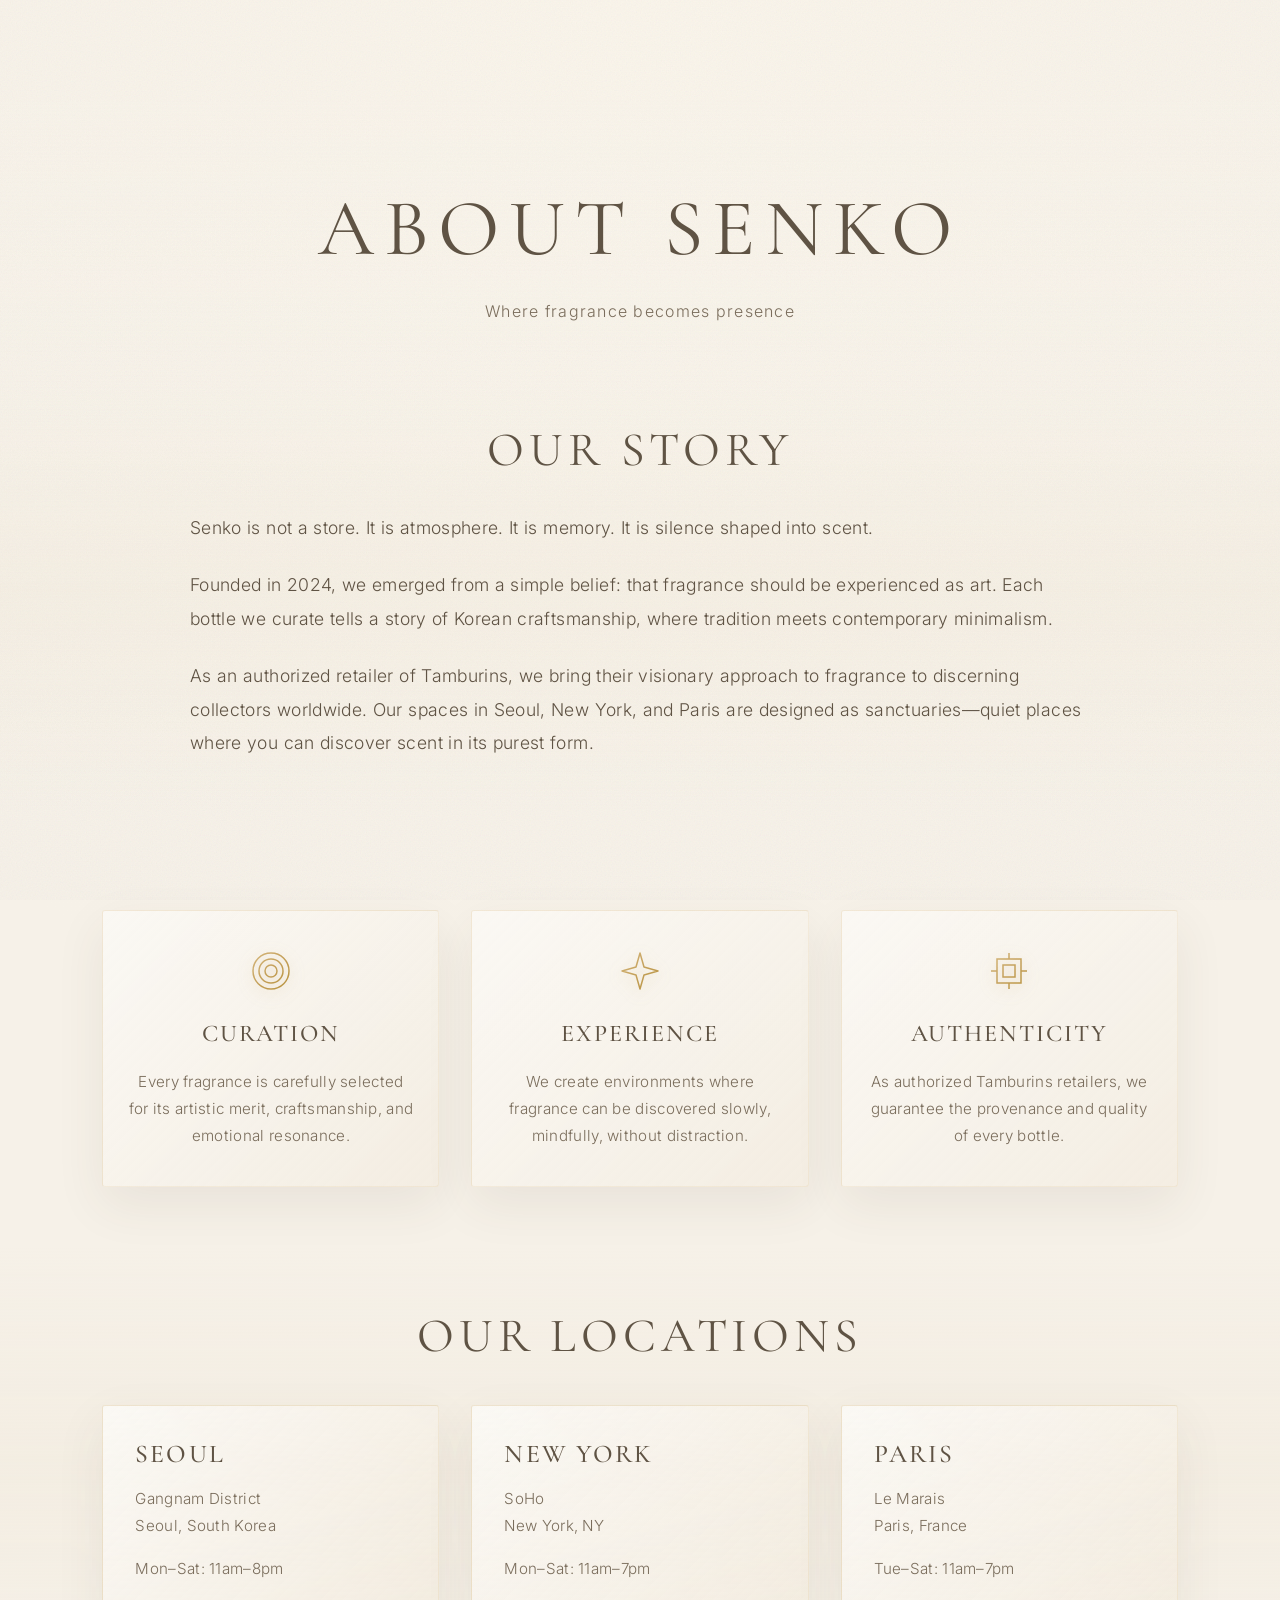
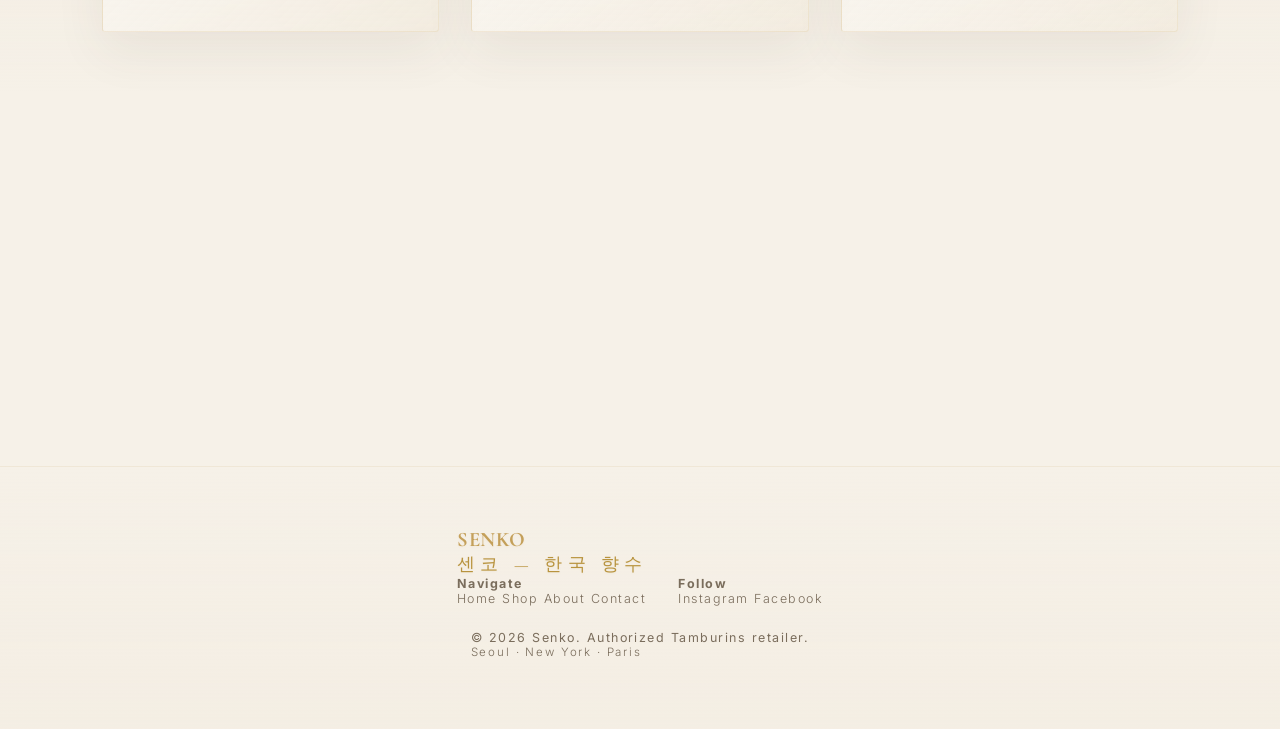
==== about.html @ cd574fd8 "main" ====
<!DOCTYPE html>
<html lang="en">
  <head>
    <meta charset="UTF-8" />
    <meta name="viewport" content="width=device-width, initial-scale=1.0" />
    <title>About — Senko</title>
    <meta
      name="description"
      content="Discover the story behind Senko, authorized retailer of Tamburins Korean fragrances."
    />
    <link rel="preconnect" href="https://fonts.googleapis.com" />
    <link rel="preconnect" href="https://fonts.gstatic.com" crossorigin />
    <link
      href="https://fonts.googleapis.com/css2?family=Cormorant+Garamond:wght@300;400;500;600&family=Inter:wght@200;300;400;500&family=Noto+Sans+KR:wght@300;400&display=swap"
      rel="stylesheet"
    />
    <link rel="stylesheet" href="styles.css" />
    <script defer src="script.js"></script>
  </head>
  <body>
    <div class="texture" aria-hidden="true"></div>
    <header class="site-header visible">
      <div class="nav-logo"><a href="index.html" style="text-decoration: none; color: inherit;">SENKO</a></div>
      <button class="mobile-menu-toggle" aria-label="Toggle menu" aria-expanded="false">
        <span class="hamburger-line"></span>
        <span class="hamburger-line"></span>
        <span class="hamburger-line"></span>
      </button>
      <nav class="nav" aria-label="Primary">
        <a href="index.html">Home</a>
        <a href="shop.html">Shop</a>
        <a href="about.html" class="active">About</a>
        <a href="contact.html">Contact</a>
      </nav>
    </header>
    <div class="mobile-menu-overlay">
      <nav class="mobile-nav" aria-label="Mobile navigation">
        <a href="index.html" class="mobile-nav-link">Home</a>
        <a href="shop.html" class="mobile-nav-link">Shop</a>
        <a href="about.html" class="mobile-nav-link">About</a>
        <a href="contact.html" class="mobile-nav-link">Contact</a>
      </nav>
      <div class="mobile-menu-footer">
        <p class="mobile-menu-tagline">센코 — 한국 향수</p>
      </div>
    </div>

    <main class="page-content">
      <section class="page-hero">
        <div class="page-hero-content">
          <h1 class="page-title">About Senko</h1>
          <p class="page-subtitle">Where fragrance becomes presence</p>
        </div>
      </section>

      <section class="about-intro">
        <div class="about-text-block">
          <h2 class="section-title">Our Story</h2>
          <div class="text-content">
            <p>
              Senko is not a store. It is atmosphere. It is memory. 
              It is silence shaped into scent.
            </p>
            <p>
              Founded in 2024, we emerged from a simple belief: that fragrance 
              should be experienced as art. Each bottle we curate tells a story 
              of Korean craftsmanship, where tradition meets contemporary minimalism.
            </p>
            <p>
              As an authorized retailer of Tamburins, we bring their visionary 
              approach to fragrance to discerning collectors worldwide. Our spaces 
              in Seoul, New York, and Paris are designed as sanctuaries—quiet places 
              where you can discover scent in its purest form.
            </p>
          </div>
        </div>
      </section>

      <section class="about-philosophy">
        <div class="philosophy-grid">
          <div class="philosophy-card">
            <div class="philosophy-icon">
              <svg width="48" height="48" viewBox="0 0 48 48" fill="none">
                <circle cx="24" cy="24" r="18" stroke="url(#gold-grad-1)" stroke-width="1.5"/>
                <circle cx="24" cy="24" r="12" stroke="url(#gold-grad-1)" stroke-width="1.5"/>
                <circle cx="24" cy="24" r="6" stroke="url(#gold-grad-1)" stroke-width="1.5"/>
                <defs>
                  <linearGradient id="gold-grad-1" x1="6" y1="6" x2="42" y2="42" gradientUnits="userSpaceOnUse">
                    <stop offset="0%" stop-color="#d4b57a"/>
                    <stop offset="50%" stop-color="#c4a05a"/>
                    <stop offset="100%" stop-color="#b8933e"/>
                  </linearGradient>
                </defs>
              </svg>
            </div>
            <h3>Curation</h3>
            <p>
              Every fragrance is carefully selected for its artistic merit, 
              craftsmanship, and emotional resonance.
            </p>
          </div>

          <div class="philosophy-card">
            <div class="philosophy-icon">
              <svg width="48" height="48" viewBox="0 0 48 48" fill="none">
                <path d="M24 6L28 20L42 24L28 28L24 42L20 28L6 24L20 20L24 6Z" stroke="url(#gold-grad-2)" stroke-width="1.5" stroke-linejoin="round"/>
                <defs>
                  <linearGradient id="gold-grad-2" x1="6" y1="6" x2="42" y2="42" gradientUnits="userSpaceOnUse">
                    <stop offset="0%" stop-color="#d4b57a"/>
                    <stop offset="50%" stop-color="#c4a05a"/>
                    <stop offset="100%" stop-color="#b8933e"/>
                  </linearGradient>
                </defs>
              </svg>
            </div>
            <h3>Experience</h3>
            <p>
              We create environments where fragrance can be discovered 
              slowly, mindfully, without distraction.
            </p>
          </div>

          <div class="philosophy-card">
            <div class="philosophy-icon">
              <svg width="48" height="48" viewBox="0 0 48 48" fill="none">
                <rect x="12" y="12" width="24" height="24" stroke="url(#gold-grad-3)" stroke-width="1.5"/>
                <rect x="18" y="18" width="12" height="12" stroke="url(#gold-grad-3)" stroke-width="1.5"/>
                <line x1="24" y1="6" x2="24" y2="12" stroke="url(#gold-grad-3)" stroke-width="1.5"/>
                <line x1="24" y1="36" x2="24" y2="42" stroke="url(#gold-grad-3)" stroke-width="1.5"/>
                <line x1="6" y1="24" x2="12" y2="24" stroke="url(#gold-grad-3)" stroke-width="1.5"/>
                <line x1="36" y1="24" x2="42" y2="24" stroke="url(#gold-grad-3)" stroke-width="1.5"/>
                <defs>
                  <linearGradient id="gold-grad-3" x1="6" y1="6" x2="42" y2="42" gradientUnits="userSpaceOnUse">
                    <stop offset="0%" stop-color="#d4b57a"/>
                    <stop offset="50%" stop-color="#c4a05a"/>
                    <stop offset="100%" stop-color="#b8933e"/>
                  </linearGradient>
                </defs>
              </svg>
            </div>
            <h3>Authenticity</h3>
            <p>
              As authorized Tamburins retailers, we guarantee the provenance 
              and quality of every bottle.
            </p>
          </div>
        </div>
      </section>

      <section class="about-locations">
        <h2 class="section-title">Our Locations</h2>
        <div class="locations-grid">
          <div class="location-card">
            <h3>Seoul</h3>
            <p class="location-address">
              Gangnam District<br />
              Seoul, South Korea
            </p>
            <p class="location-hours">Mon–Sat: 11am–8pm</p>
          </div>

          <div class="location-card">
            <h3>New York</h3>
            <p class="location-address">
              SoHo<br />
              New York, NY
            </p>
            <p class="location-hours">Mon–Sat: 11am–7pm</p>
          </div>

          <div class="location-card">
            <h3>Paris</h3>
            <p class="location-address">
              Le Marais<br />
              Paris, France
            </p>
            <p class="location-hours">Tue–Sat: 11am–7pm</p>
          </div>
        </div>
      </section>

      <section class="cta-section">
        <div class="cta-content">
          <h2 class="cta-title">Visit us</h2>
          <p class="cta-text">Experience our curated collection in person.</p>
          <a href="contact.html" class="btn-primary">Get in Touch</a>
        </div>
      </section>
    </main>

    <footer class="site-footer">
      <div class="footer-content">
        <div class="footer-brand">
          <h3 class="footer-logo">SENKO</h3>
          <p class="footer-tagline">센코 — 한국 향수</p>
        </div>
        <div class="footer-links">
          <div class="footer-col">
            <h4>Navigate</h4>
            <a href="index.html">Home</a>
            <a href="shop.html">Shop</a>
            <a href="about.html">About</a>
            <a href="contact.html">Contact</a>
          </div>
          <div class="footer-col">
            <h4>Follow</h4>
            <a href="#">Instagram</a>
            <a href="#">Facebook</a>
          </div>
        </div>
      </div>
      <div class="footer-bottom">
        <p>&copy; 2026 Senko. Authorized Tamburins retailer.</p>
        <p class="footer-location">Seoul · New York · Paris</p>
      </div>
    </footer>
  </body>
</html>
---- styles.css ----
:root {
  color-scheme: light;
  --ivory: #f6f1e8;
  --ivory-deep: #efe6d6;
  --champagne: #c4a05a;
  --champagne-soft: #d4b57a;
  --champagne-warm: #b8933e;
  --text: #5f5344;
  --text-soft: #7a6d5c;
  --shadow: 0 26px 80px rgba(78, 63, 48, 0.11);
  --shadow-soft: 0 18px 50px rgba(78, 63, 48, 0.08);
  --shadow-warm: 0 20px 60px rgba(120, 92, 60, 0.14);
}

* {
  margin: 0;
  padding: 0;
  box-sizing: border-box;
}

html {
  scroll-behavior: smooth;
}

body {
  font-family: "Inter", "Helvetica Neue", sans-serif;
  background: radial-gradient(circle at 50% 0%, #faf5eb 0%, #f6f1e8 45%)
      no-repeat,
    linear-gradient(180deg, #f8f2e6 0%, #f4ede1 40%, #f1e8da 100%);
  color: var(--text);
  min-height: 100vh;
  letter-spacing: 0.02em;
  position: relative;
  overflow-x: hidden;
  opacity: 0;
  animation: pageLoad 1.2s ease forwards;
}

@keyframes pageLoad {
  to {
    opacity: 1;
  }
}

.texture {
  position: fixed;
  inset: 0;
  pointer-events: none;
  background-image: url("data:image/svg+xml,%3Csvg xmlns='http://www.w3.org/2000/svg' width='140' height='140' viewBox='0 0 140 140'%3E%3Cfilter id='n'%3E%3CfeTurbulence type='fractalNoise' baseFrequency='0.8' numOctaves='2' stitchTiles='stitch'/%3E%3C/filter%3E%3Crect width='140' height='140' filter='url(%23n)' opacity='0.18'/%3E%3C/svg%3E");
  mix-blend-mode: soft-light;
  opacity: 0.4;
  z-index: 0;
  background-color: rgba(255, 250, 240, 0.02);
}

main,
header,
footer {
  position: relative;
  z-index: 1;
}

.site-header {
  position: fixed;
  top: 0;
  left: 0;
  right: 0;
  z-index: 100;
  display: flex;
  align-items: center;
  justify-content: space-between;
  padding: 36px 8vw;
  opacity: 0;
  transition: opacity 0.6s ease, background 0.4s ease, backdrop-filter 0.4s ease;
}

.site-header.visible {
  opacity: 1;
  background: rgba(246, 241, 232, 0.85);
  backdrop-filter: blur(12px);
  box-shadow: 0 1px 0 rgba(212, 181, 122, 0.1);
}

.nav-logo {
  font-family: "Cormorant Garamond", serif;
  font-size: 1.1rem;
  font-weight: 500;
  letter-spacing: 0.22em;
  color: var(--champagne);
  text-transform: uppercase;
  z-index: 101;
  position: relative;
}

.mobile-menu-toggle {
  display: none;
  flex-direction: column;
  justify-content: center;
  gap: 6px;
  width: 44px;
  height: 44px;
  background: linear-gradient(135deg, rgba(212, 181, 122, 0.12), rgba(196, 160, 90, 0.08));
  border: 1px solid rgba(212, 181, 122, 0.25);
  cursor: pointer;
  padding: 10px;
  margin: -8px -8px -8px 0;
  z-index: 101;
  position: relative;
  border-radius: 8px;
  transition: all 0.3s ease;
  box-shadow: 0 2px 8px rgba(120, 92, 60, 0.1);
}

.mobile-menu-toggle:active {
  background: linear-gradient(135deg, rgba(212, 181, 122, 0.2), rgba(196, 160, 90, 0.15));
  transform: scale(0.95);
}

.hamburger-line {
  width: 100%;
  height: 2.5px;
  background: linear-gradient(90deg, var(--champagne-warm), var(--champagne));
  transition: all 0.4s cubic-bezier(0.4, 0, 0.2, 1);
  transform-origin: center;
  border-radius: 3px;
  box-shadow: 0 1px 2px rgba(120, 92, 60, 0.2);
}

.mobile-menu-toggle.active .hamburger-line:nth-child(1) {
  transform: translateY(9px) rotate(45deg);
}

.mobile-menu-toggle.active .hamburger-line:nth-child(2) {
  opacity: 0;
  transform: translateX(-10px);
}

.mobile-menu-toggle.active .hamburger-line:nth-child(3) {
  transform: translateY(-9px) rotate(-45deg);
}

.mobile-menu-overlay {
  position: fixed;
  top: 0;
  left: 0;
  width: 100%;
  height: 100vh;
  height: 100dvh;
  background: linear-gradient(135deg, 
    rgba(246, 241, 232, 0.98) 0%, 
    rgba(240, 234, 220, 0.98) 100%);
  backdrop-filter: blur(20px);
  z-index: 100;
  display: flex;
  flex-direction: column;
  align-items: center;
  justify-content: center;
  opacity: 0;
  pointer-events: none;
  transition: opacity 0.5s cubic-bezier(0.4, 0, 0.2, 1);
  overflow: hidden;
}

.mobile-menu-overlay.active {
  opacity: 1;
  pointer-events: all;
}

.mobile-nav {
  display: flex;
  flex-direction: column;
  align-items: center;
  gap: 36px;
  padding: 0 5vw;
  max-width: 100%;
}

.mobile-nav-link {
  font-family: "Cormorant Garamond", serif;
  font-size: 2.2rem;
  font-weight: 400;
  letter-spacing: 0.12em;
  color: var(--text);
  text-decoration: none;
  text-transform: uppercase;
  opacity: 0;
  transform: translateY(20px);
  transition: all 0.4s cubic-bezier(0.4, 0, 0.2, 1);
  white-space: nowrap;
}

.mobile-menu-overlay.active .mobile-nav-link {
  opacity: 1;
  transform: translateY(0);
}

.mobile-menu-overlay.active .mobile-nav-link:nth-child(1) {
  transition-delay: 0.1s;
}

.mobile-menu-overlay.active .mobile-nav-link:nth-child(2) {
  transition-delay: 0.15s;
}

.mobile-menu-overlay.active .mobile-nav-link:nth-child(3) {
  transition-delay: 0.2s;
}

.mobile-menu-overlay.active .mobile-nav-link:nth-child(4) {
  transition-delay: 0.25s;
}

.mobile-nav-link:active {
  color: var(--champagne);
  transform: scale(0.95);
}

.mobile-menu-footer {
  position: absolute;
  bottom: 60px;
  text-align: center;
  opacity: 0;
  transition: opacity 0.5s cubic-bezier(0.4, 0, 0.2, 1) 0.3s;
}

.mobile-menu-overlay.active .mobile-menu-footer {
  opacity: 1;
}

.mobile-menu-tagline {
  font-family: "Noto Sans KR", sans-serif;
  font-size: 0.85rem;
  font-weight: 300;
  letter-spacing: 0.18em;
  color: var(--text-soft);
}

body.menu-open {
  overflow: hidden;
}

.nav {
  display: flex;
  gap: 40px;
  font-family: "Inter", sans-serif;
  letter-spacing: 0.12em;
  font-size: 0.72rem;
  text-transform: uppercase;
}

.nav a {
  color: var(--text-soft);
  text-decoration: none;
  transition: color 0.4s ease;
}

.nav a:hover {
  color: var(--champagne);
}

.hero {
  position: relative;
  height: 100vh;
  display: flex;
  flex-direction: column;
  align-items: center;
  justify-content: center;
  overflow: hidden;
}

.hero::before {
  content: '';
  position: absolute;
  inset: 0;
  background: 
    radial-gradient(circle at 50% 40%, rgba(250, 245, 235, 0.5), transparent 60%),
    radial-gradient(circle at 30% 70%, rgba(212, 181, 122, 0.15), transparent 50%),
    radial-gradient(circle at 70% 60%, rgba(215, 197, 170, 0.2), transparent 50%);
  pointer-events: none;
  z-index: 1;
}

.hero::after {
  content: '';
  position: absolute;
  bottom: 0;
  left: 0;
  right: 0;
  height: 200px;
  background: linear-gradient(to top, rgba(246, 241, 232, 0.8), transparent);
  pointer-events: none;
  z-index: 2;
}

.hero-content {
  position: relative;
  z-index: 3;
  text-align: center;
  opacity: 0;
  transform: translateY(20px);
  animation: fadeInUp 1.4s ease forwards 0.3s;
  background: radial-gradient(ellipse at center, rgba(246, 241, 232, 0.75) 0%, transparent 70%);
  padding: 60px 40px;
  backdrop-filter: blur(8px);
}

@keyframes fadeInUp {
  to {
    opacity: 1;
    transform: translateY(0);
  }
}

.logo {
  font-family: "Cormorant Garamond", serif;
  color: var(--champagne-warm);
  font-size: clamp(3.6rem, 6vw, 7rem);
  font-weight: 300;
  letter-spacing: 0.42em;
  margin-bottom: 18px;
  text-indent: 0.42em;
  text-shadow: 0 2px 12px rgba(184, 147, 62, 0.15);
}

.subtitle {
  font-family: "Inter", sans-serif;
  color: var(--text-soft);
  font-size: 0.78rem;
  font-weight: 300;
  letter-spacing: 0.36em;
  text-transform: uppercase;
  margin-bottom: 12px;
}

.korean {
  font-family: "Noto Sans KR", sans-serif;
  color: rgba(201, 169, 120, 0.45);
  font-size: 0.9rem;
  font-weight: 300;
  letter-spacing: 0.24em;
}

h2,
h3 {
  font-family: "Cormorant Garamond", serif;
  color: var(--champagne);
  letter-spacing: 0.04em;
}

.hero-image-bg {
  position: absolute;
  inset: 0;
  z-index: 0;
  opacity: 0;
  animation: fadeIn 2.5s ease forwards 0.5s;
}

.hero-exhibition-image {
  width: 100%;
  height: 100%;
  object-fit: cover;
  object-position: center;
}

.hero-bottle {
  position: absolute;
  top: 50%;
  left: 50%;
  transform: translate(-50%, -50%);
  z-index: 1;
  opacity: 0;
  animation: fadeIn 2s ease forwards 0.8s;
  width: min(420px, 70vw);
  height: min(560px, 80vh);
  display: grid;
  place-items: center;
}

.hero-product-image {
  width: 100%;
  height: 100%;
  object-fit: contain;
  filter: drop-shadow(0 24px 60px rgba(120, 92, 60, 0.2));
}

@keyframes fadeIn {
  to {
    opacity: 1;
  }
}

.pedestal {
  position: absolute;
  bottom: -60px;
  width: min(480px, 80vw);
  height: 140px;
  background: linear-gradient(135deg, #f5edde 0%, #efe3cf 100%);
  border-radius: 999px;
  filter: blur(0.6px);
  box-shadow: var(--shadow-soft);
}

.bottle {
  position: relative;
  width: 240px;
  height: 380px;
  display: grid;
  place-items: center;
}

.cap {
  position: absolute;
  top: 0;
  width: 140px;
  height: 60px;
  background: linear-gradient(120deg, #d7c09a 0%, #c6a373 100%);
  border-radius: 20px;
  box-shadow: 0 18px 36px rgba(120, 92, 60, 0.2);
}

.glass {
  position: absolute;
  top: 48px;
  width: 200px;
  height: 280px;
  border-radius: 38px;
  background: linear-gradient(160deg, rgba(255, 255, 255, 0.8), rgba(238, 228, 212, 0.82));
  box-shadow: inset 0 0 32px rgba(255, 255, 255, 0.7),
    0 32px 80px rgba(120, 92, 60, 0.18);
  border: 1px solid rgba(214, 189, 156, 0.5);
}

.label {
  position: absolute;
  bottom: 56px;
  font-family: "Cormorant Garamond", serif;
  color: var(--champagne);
  letter-spacing: 0.48em;
  font-size: 0.85rem;
  font-weight: 400;
}

.halo {
  position: absolute;
  width: 360px;
  height: 360px;
  border-radius: 50%;
  background: radial-gradient(circle, rgba(212, 181, 122, 0.7), rgba(215, 197, 170, 0.3) 50%, rgba(215, 197, 170, 0));
  filter: blur(12px);
  z-index: -1;
}

.scroll-hint {
  position: absolute;
  bottom: 48px;
  display: flex;
  flex-direction: column;
  align-items: center;
  gap: 10px;
  color: var(--text-soft);
  font-size: 0.7rem;
  letter-spacing: 0.2em;
  text-transform: uppercase;
  opacity: 0;
  animation: fadeIn 1.2s ease forwards 2s, float 2.4s ease-in-out infinite 3s;
  z-index: 3;
}

@keyframes float {
  0%, 100% {
    transform: translateY(0);
  }
  50% {
    transform: translateY(-8px);
  }
}

section {
  padding: 50px 8vw;
}

.story-split {
  display: grid;
  grid-template-columns: 1fr 1.3fr;
  gap: 48px;
  align-items: center;
  padding: 50px 8vw;
  opacity: 0;
  transform: translateY(30px);
  transition: opacity 1s ease, transform 1s ease;
  position: relative;
}

.story-split::before {
  content: '';
  position: absolute;
  inset: -5%;
  background: radial-gradient(ellipse at 40% 50%, rgba(250, 245, 235, 0.6), transparent 70%);
  pointer-events: none;
  z-index: 0;
}

.story-copy,
.story-image {
  position: relative;
  z-index: 1;
}

.story-split.visible {
  opacity: 1;
  transform: translateY(0);
}

.story-copy {
  max-width: 480px;
}

.statement {
  font-family: "Cormorant Garamond", serif;
  font-size: clamp(1.6rem, 2.8vw, 2.4rem);
  line-height: 1.5;
  color: var(--champagne);
  font-weight: 300;
  margin-bottom: 32px;
  letter-spacing: 0.02em;
}

.story-meta {
  display: flex;
  flex-direction: column;
  gap: 32px;
}

.story-meta p {
  font-size: 0.95rem;
  line-height: 1.7;
  color: var(--text-soft);
  font-weight: 300;
}

.story-image {
  position: relative;
  min-height: 500px;
  display: grid;
  place-items: center;
}

.image-frame {
  position: relative;
  width: 100%;
  max-width: 480px;
  aspect-ratio: 3 / 4;
  background: linear-gradient(150deg, rgba(255, 252, 245, 0.8), rgba(246, 237, 222, 0.6));
  border-radius: 16px;
  box-shadow: 
    var(--shadow-warm),
    inset 0 1px 0 rgba(255, 255, 255, 0.6),
    inset 0 -1px 0 rgba(196, 160, 90, 0.1);
  border: 1px solid rgba(212, 181, 122, 0.2);
  overflow: hidden;
  transition: transform 0.8s cubic-bezier(0.25, 0.46, 0.45, 0.94), box-shadow 0.8s ease;
  display: grid;
  place-items: center;
  padding: 40px;
}

.frame-image {
  width: 100%;
  height: 100%;
  object-fit: contain;
}

.image-frame:hover {
  transform: scale(1.02);
  box-shadow: 
    0 28px 70px rgba(120, 92, 60, 0.18),
    inset 0 1px 0 rgba(255, 255, 255, 0.7),
    inset 0 -1px 0 rgba(196, 160, 90, 0.15);
}

.product-sculpture {
  position: absolute;
  inset: 0;
  background: radial-gradient(circle at 40% 35%, rgba(215, 197, 170, 0.3), transparent 60%),
    radial-gradient(circle at 60% 70%, rgba(238, 228, 212, 0.4), transparent 50%);
  display: grid;
  place-items: center;
}

.product-sculpture::before {
  content: '';
  position: absolute;
  width: 140px;
  height: 280px;
  background: linear-gradient(160deg, rgba(255, 255, 255, 0.85), rgba(238, 228, 212, 0.9));
  border-radius: 28px;
  box-shadow: inset 0 0 28px rgba(255, 255, 255, 0.8),
    0 28px 70px rgba(120, 92, 60, 0.2);
  border: 1px solid rgba(214, 189, 156, 0.6);
}

.product-sculpture::after {
  content: '';
  position: absolute;
  top: 15%;
  width: 100px;
  height: 48px;
  background: linear-gradient(120deg, #d7c09a 0%, #c6a373 100%);
  border-radius: 16px;
  box-shadow: 0 16px 32px rgba(120, 92, 60, 0.24);
}

.cinematic {
  position: relative;
  min-height: 70vh;
  display: grid;
  place-items: center;
  padding: 60px 8vw;
  margin: 30px 0;
  overflow: hidden;
  background: 
    radial-gradient(circle at 35% 40%, rgba(250, 245, 235, 0.8), transparent 55%),
    radial-gradient(circle at 65% 60%, rgba(245, 237, 222, 0.7), transparent 55%),
    linear-gradient(135deg, #faf5eb 0%, #f4ede1 50%, #f1e8da 100%);
}

.cinematic::before {
  content: '';
  position: absolute;
  inset: 0;
  background-image: url("data:image/svg+xml,%3Csvg xmlns='http://www.w3.org/2000/svg' width='200' height='200' viewBox='0 0 200 200'%3E%3Cfilter id='grain'%3E%3CfeTurbulence type='fractalNoise' baseFrequency='0.9' numOctaves='3' stitchTiles='stitch'/%3E%3C/filter%3E%3Crect width='200' height='200' filter='url(%23grain)' opacity='0.2'/%3E%3C/svg%3E");
  mix-blend-mode: soft-light;
  opacity: 0.4;
  pointer-events: none;
}

.cinematic-overlay {
  position: absolute;
  inset: 0;
  background: radial-gradient(circle at center, transparent 20%, rgba(246, 241, 232, 0.5) 80%);
  pointer-events: none;
}

.cinematic-content {
  position: relative;
  z-index: 2;
  max-width: 720px;
  text-align: center;
  display: flex;
  flex-direction: column;
  gap: 28px;
}

.cinematic-line {
  font-family: "Cormorant Garamond", serif;
  font-size: clamp(1.5rem, 2.6vw, 2.2rem);
  line-height: 1.6;
  color: var(--champagne);
  font-weight: 300;
  letter-spacing: 0.02em;
  opacity: 0;
  transform: translateY(20px);
  transition: opacity 1.2s ease, transform 1.2s ease;
}

.cinematic-line.visible {
  opacity: 1;
  transform: translateY(0);
}

.product-showcase {
  display: grid;
  grid-template-columns: repeat(auto-fit, minmax(320px, 1fr));
  gap: 60px;
  padding: 50px 8vw;
  align-items: center;
  opacity: 0;
  transform: translateY(30px);
  transition: opacity 1s ease, transform 1s ease;
}

.product-showcase.visible {
  opacity: 1;
  transform: translateY(0);
}

.showcase-image {
  position: relative;
  aspect-ratio: 3 / 4;
  overflow: hidden;
  border-radius: 12px;
  background: 
    radial-gradient(circle at 45% 35%, rgba(255, 255, 255, 0.4), transparent 60%),
    linear-gradient(145deg, rgba(248, 242, 230, 0.8), rgba(239, 227, 207, 0.7));
  box-shadow: 
    var(--shadow),
    inset 0 1px 0 rgba(255, 255, 255, 0.5),
    0 4px 16px rgba(196, 160, 90, 0.1);
  border: 1px solid rgba(212, 181, 122, 0.25);
  transition: transform 0.8s cubic-bezier(0.25, 0.46, 0.45, 0.94), box-shadow 0.8s ease;
  display: grid;
  place-items: center;
  padding: 50px;
}

.showcase-product-image {
  width: 100%;
  height: 100%;
  object-fit: contain;
  transition: transform 8s cubic-bezier(0.25, 0.46, 0.45, 0.94);
}

.showcase-image:hover {
  transform: scale(1.03);
  box-shadow: 
    0 36px 100px rgba(78, 63, 48, 0.14),
    inset 0 1px 0 rgba(255, 255, 255, 0.6),
    0 8px 24px rgba(196, 160, 90, 0.15);
}

.showcase-image:hover .showcase-product-image {
  transform: scale(1.08);
}

.showcase-image:hover {
  transform: scale(1.03);
  box-shadow: 0 32px 90px rgba(78, 63, 48, 0.12);
}

.product-photo {
  position: absolute;
  inset: 0;
  background: 
    radial-gradient(circle at 45% 30%, rgba(255, 255, 255, 0.8), transparent 40%),
    radial-gradient(circle at 55% 65%, rgba(215, 197, 170, 0.3), transparent 50%);
  transition: transform 8s cubic-bezier(0.25, 0.46, 0.45, 0.94);
  display: grid;
  place-items: center;
}

.showcase-image:hover .product-photo {
  transform: scale(1.12);
}

.product-photo::before {
  content: '';
  position: absolute;
  width: 160px;
  height: 320px;
  background: linear-gradient(160deg, rgba(255, 255, 255, 0.88), rgba(238, 228, 212, 0.92));
  border-radius: 32px;
  box-shadow: inset 0 0 32px rgba(255, 255, 255, 0.85),
    0 32px 80px rgba(120, 92, 60, 0.22);
  border: 1px solid rgba(214, 189, 156, 0.65);
}

.product-photo::after {
  content: '';
  position: absolute;
  top: 8%;
  width: 110px;
  height: 54px;
  background: linear-gradient(120deg, #d7c09a 0%, #c6a373 100%);
  border-radius: 18px;
  box-shadow: 0 18px 36px rgba(120, 92, 60, 0.26);
}

.showcase-info {
  max-width: 420px;
  display: flex;
  flex-direction: column;
  gap: 32px;
}

.product-name {
  font-family: "Cormorant Garamond", serif;
  font-size: clamp(2.4rem, 4vw, 3.6rem);
  color: var(--champagne);
  font-weight: 300;
  letter-spacing: 0.24em;
  text-indent: 0.24em;
  margin-bottom: 8px;
}

.product-subtitle {
  font-size: 0.8rem;
  color: var(--text-soft);
  letter-spacing: 0.16em;
  text-transform: uppercase;
  font-weight: 300;
  margin-bottom: 24px;
}

.scent-notes-compact {
  display: flex;
  flex-direction: column;
  gap: 18px;
}

.note-line {
  display: flex;
  align-items: baseline;
  gap: 12px;
  font-size: 0.82rem;
  letter-spacing: 0.08em;
}

.note-label {
  color: var(--champagne);
  font-weight: 400;
  min-width: 48px;
  text-transform: uppercase;
  font-size: 0.7rem;
  letter-spacing: 0.14em;
}

.note-divider {
  color: var(--champagne-soft);
  opacity: 0.5;
}

.note-desc {
  color: var(--text-soft);
  font-weight: 300;
}

.story {
  display: grid;
  gap: 40px;
  grid-template-columns: repeat(auto-fit, minmax(260px, 1fr));
  background: rgba(255, 255, 255, 0.32);
  border-radius: 32px;
  box-shadow: var(--shadow);
}

.story-text h2 {
  font-size: clamp(2rem, 3vw, 3rem);
  margin-bottom: 16px;
}

.story-text p {
  color: var(--text-soft);
  line-height: 1.7;
}

.story-points {
  display: grid;
  gap: 24px;
}

.story-points span {
  display: block;
  text-transform: uppercase;
  font-size: 0.7rem;
  letter-spacing: 0.2em;
  color: var(--champagne);
  margin-bottom: 10px;
}

.story-points p {
  color: var(--text-soft);
  line-height: 1.6;
}

.section-header {
  max-width: 520px;
  margin-bottom: 32px;
}

.section-header p {
  color: var(--text-soft);
  line-height: 1.6;
  margin-top: 12px;
}

.notes-grid,
.craft-grid {
  display: grid;
  gap: 28px;
  grid-template-columns: repeat(auto-fit, minmax(240px, 1fr));
}

.note-card {
  background: linear-gradient(145deg, rgba(255, 255, 255, 0.7), rgba(250, 245, 235, 0.6));
  backdrop-filter: blur(12px);
  border: 1px solid rgba(212, 181, 122, 0.25);
  border-radius: 8px;
  overflow: hidden;
  position: relative;
  transition: all 0.5s cubic-bezier(0.4, 0, 0.2, 1);
  box-shadow: 
    0 8px 24px rgba(120, 92, 60, 0.12),
    inset 0 1px 0 rgba(255, 255, 255, 0.8);
  display: flex;
  flex-direction: column;
}

.note-card::before {
  content: '';
  position: absolute;
  inset: 0;
  background: linear-gradient(135deg, 
    rgba(212, 181, 122, 0.08) 0%, 
    transparent 50%, 
    rgba(184, 147, 62, 0.06) 100%);
  opacity: 0;
  transition: opacity 0.5s ease;
  pointer-events: none;
  z-index: 1;
}

.note-card:hover {
  transform: translateY(-8px);
  box-shadow: 
    0 16px 40px rgba(120, 92, 60, 0.2),
    inset 0 1px 0 rgba(255, 255, 255, 0.9);
  border-color: rgba(212, 181, 122, 0.4);
}

.note-card:hover::before {
  opacity: 1;
}

.note-card-image {
  width: 100%;
  aspect-ratio: 4/3;
  overflow: hidden;
  position: relative;
}

.note-card-image img {
  width: 100%;
  height: 100%;
  object-fit: cover;
  transition: transform 0.7s cubic-bezier(0.4, 0, 0.2, 1);
}

.note-card:hover .note-card-image img {
  transform: scale(1.08);
}

.note-card-content {
  padding: 32px 28px;
  display: flex;
  flex-direction: column;
  gap: 12px;
  position: relative;
  z-index: 2;
}

.note-card-title {
  font-family: "Cormorant Garamond", serif;
  font-size: 1.8rem;
  font-weight: 500;
  letter-spacing: 0.08em;
  color: var(--text);
  text-transform: uppercase;
  margin: 0;
}

.note-card-description {
  font-family: "Inter", sans-serif;
  font-size: 0.95rem;
  font-weight: 300;
  line-height: 1.7;
  letter-spacing: 0.02em;
  color: var(--text-soft);
  margin: 0;
  font-style: italic;
}

/* Collection Section */
.collection {
  padding: 60px 8vw;
  position: relative;
  background: linear-gradient(180deg, 
    rgba(246, 241, 232, 0) 0%, 
    rgba(246, 241, 232, 0.3) 20%, 
    rgba(239, 230, 214, 0.4) 50%, 
    rgba(246, 241, 232, 0.3) 80%, 
    rgba(246, 241, 232, 0) 100%);
}

.collection::before {
  content: '';
  position: absolute;
  top: 0;
  left: 8vw;
  right: 8vw;
  height: 1px;
  background: linear-gradient(90deg, 
    transparent 0%, 
    var(--champagne) 30%, 
    var(--champagne) 70%, 
    transparent 100%);
  opacity: 0.3;
}

.collection-grid {
  display: grid;
  grid-template-columns: repeat(auto-fit, minmax(280px, 1fr));
  gap: 32px;
  margin-top: 40px;
  position: relative;
}

.collection-nav {
  display: none;
  position: absolute;
  top: 50%;
  transform: translateY(-50%);
  width: 48px;
  height: 48px;
  border-radius: 50%;
  background: linear-gradient(135deg, rgba(212, 181, 122, 0.15), rgba(196, 160, 90, 0.1));
  backdrop-filter: blur(12px);
  border: 1px solid rgba(212, 181, 122, 0.3);
  color: var(--champagne);
  cursor: pointer;
  z-index: 10;
  transition: all 0.3s ease;
  box-shadow: 0 4px 12px rgba(120, 92, 60, 0.15);
  align-items: center;
  justify-content: center;
}

.collection-nav:hover {
  background: linear-gradient(135deg, rgba(212, 181, 122, 0.25), rgba(196, 160, 90, 0.2));
  border-color: rgba(212, 181, 122, 0.5);
  box-shadow: 0 6px 16px rgba(120, 92, 60, 0.25);
  transform: translateY(-50%) scale(1.05);
}

.collection-nav:active {
  transform: translateY(-50%) scale(0.95);
}

.collection-nav-prev {
  left: -24px;
}

.collection-nav-next {
  right: -24px;
}

.collection-nav svg {
  width: 20px;
  height: 20px;
  stroke: var(--champagne);
  stroke-width: 2;
  stroke-linecap: round;
  stroke-linejoin: round;
  fill: none;
}

.collection-item {
  position: relative;
  display: flex;
  flex-direction: column;
  gap: 24px;
  transition: transform 0.5s cubic-bezier(0.4, 0, 0.2, 1);
}

.collection-item:hover {
  transform: translateY(-8px);
}

.collection-image-wrapper {
  position: relative;
  width: 100%;
  aspect-ratio: 3/4;
  overflow: hidden;
  border-radius: 3px;
  background: linear-gradient(135deg, rgba(246, 241, 232, 0.8), rgba(239, 230, 214, 0.8));
  box-shadow: var(--shadow-soft);
  transition: all 0.5s cubic-bezier(0.4, 0, 0.2, 1);
  border: 1px solid rgba(212, 181, 122, 0.2);
}

.collection-image-wrapper::before {
  content: '';
  position: absolute;
  top: 0;
  left: 0;
  right: 0;
  bottom: 0;
  background: linear-gradient(135deg, 
    rgba(212, 181, 122, 0.08) 0%, 
    transparent 50%, 
    rgba(184, 147, 62, 0.06) 100%);
  opacity: 0;
  transition: opacity 0.5s ease;
  pointer-events: none;
  z-index: 1;
}

.collection-item:hover .collection-image-wrapper::before {
  opacity: 1;
}

.collection-item:hover .collection-image-wrapper {
  box-shadow: var(--shadow-warm);
}

.collection-image {
  width: 100%;
  height: 100%;
  object-fit: cover;
  transition: transform 0.7s cubic-bezier(0.4, 0, 0.2, 1);
}

.collection-item:hover .collection-image {
  transform: scale(1.05);
}

.collection-info {
  display: flex;
  flex-direction: column;
  gap: 6px;
  padding: 0 4px;
}

.collection-title {
  font-family: "Cormorant Garamond", serif;
  font-size: 1.3rem;
  font-weight: 500;
  letter-spacing: 0.06em;
  color: var(--text);
  text-transform: uppercase;
}

.collection-subtitle {
  font-family: "Inter", sans-serif;
  font-size: 0.88rem;
  font-weight: 300;
  letter-spacing: 0.04em;
  color: var(--text-soft);
}

.notes-grid h3 {
  font-size: 1.2rem;
  margin-bottom: 10px;
}

.notes-grid p {
  color: var(--text-soft);
  line-height: 1.6;
}

.craft-grid .panel {
  background: linear-gradient(160deg, rgba(255, 255, 255, 0.6), rgba(243, 234, 220, 0.5));
  border-radius: 24px;
  padding: 26px;
  box-shadow: var(--shadow-soft);
  color: var(--text-soft);
  line-height: 1.6;
}

.gallery {
  padding: 70px 8vw 100px;
  opacity: 0;
  transform: translateY(30px);
  transition: opacity 1s ease, transform 1s ease;
}

.gallery.visible {
  opacity: 1;
  transform: translateY(0);
}

.gallery-grid {
  display: flex;
  gap: 24px;
  overflow-x: auto;
  overflow-y: hidden;
  scroll-snap-type: x mandatory;
  -webkit-overflow-scrolling: touch;
  scrollbar-width: none;
  padding-bottom: 20px;
}

.gallery-grid::-webkit-scrollbar {
  display: none;
}

.gallery-asymmetric {
  display: grid;
  grid-template-columns: repeat(12, 1fr);
  grid-auto-rows: 140px;
  gap: 18px;
}

.gallery-item {
  flex: 0 0 320px;
  aspect-ratio: 1 / 1;
  scroll-snap-align: start;
  border-radius: 8px;
  background: 
    radial-gradient(circle at 40% 30%, rgba(255, 255, 255, 0.3), transparent 70%),
    linear-gradient(140deg, rgba(245, 236, 222, 0.9), rgba(234, 220, 200, 0.8));
  box-shadow: 
    var(--shadow-soft),
    inset 0 0.5px 0 rgba(255, 255, 255, 0.5);
  border: 1px solid rgba(212, 181, 122, 0.15);
  overflow: hidden;
  position: relative;
  transition: transform 0.7s cubic-bezier(0.25, 0.46, 0.45, 0.94), box-shadow 0.7s ease;
  display: grid;
  place-items: center;
  padding: 24px;
}

.gallery-item::after {
  content: '';
  position: absolute;
  inset: 0;
  background: radial-gradient(circle at 50% 50%, rgba(212, 181, 122, 0.08), transparent 70%);
  opacity: 0;
  transition: opacity 0.8s ease;
  pointer-events: none;
}

.gallery-item:hover::after {
  opacity: 1;
}

.gallery-item img {
  width: 100%;
  height: 100%;
  object-fit: contain;
  transition: transform 0.7s cubic-bezier(0.25, 0.46, 0.45, 0.94);
}

.gallery-item:hover img {
  transform: scale(1.05);
}

.gallery-item::before {
  content: '';
  position: absolute;
  inset: 0;
  background: radial-gradient(circle at 35% 40%, rgba(255, 255, 255, 0.4), transparent 60%);
  opacity: 0;
  transition: opacity 0.8s ease;
}

.gallery-item:hover {
  transform: scale(1.02);
}

/* Asymmetric layout patterns */
.gallery-item.large {
  grid-column: span 7;
  grid-row: span 4;
  background: linear-gradient(155deg, rgba(248, 242, 230, 0.9), rgba(239, 227, 207, 0.75));
}

.gallery-item.tall {
  grid-column: span 5;
  grid-row: span 5;
  background: radial-gradient(circle at 60% 30%, rgba(255, 255, 255, 0.6), rgba(238, 228, 212, 0.8));
}

.gallery-item.medium {
  grid-column: span 5;
  grid-row: span 3;
  background: linear-gradient(120deg, rgba(245, 237, 222, 0.85), rgba(234, 220, 200, 0.7));
}

.gallery-item.wide {
  grid-column: span 7;
  grid-row: span 3;
  background: linear-gradient(165deg, rgba(243, 234, 220, 0.8), rgba(239, 227, 207, 0.65));
}

.gallery-item.square {
  grid-column: span 4;
  grid-row: span 4;
  background: radial-gradient(ellipse at 50% 40%, rgba(255, 255, 255, 0.7), rgba(234, 220, 200, 0.75));
}

.gallery-item.tall-wide {
  grid-column: span 8;
  grid-row: span 4;
  background: linear-gradient(130deg, rgba(248, 242, 230, 0.85), rgba(239, 227, 207, 0.7));
}

.cta-section {
  padding: 80px 8vw;
  text-align: center;
  background: linear-gradient(135deg, #f4ede1 0%, #efe6d6 50%, #f1e8da 100%);
  position: relative;
  opacity: 0;
  transform: translateY(30px);
  transition: opacity 1s ease, transform 1s ease;
}

.cta-section.visible {
  opacity: 1;
  transform: translateY(0);
}

.cta-section::before {
  content: '';
  position: absolute;
  inset: 0;
  background: radial-gradient(circle at 50% 40%, rgba(255, 255, 255, 0.4), transparent 70%);
  pointer-events: none;
}

.cta-content {
  position: relative;
  z-index: 1;
  max-width: 560px;
  margin: 0 auto;
  display: flex;
  flex-direction: column;
  align-items: center;
  gap: 24px;
}

.cta-heading {
  font-family: "Cormorant Garamond", serif;
  font-size: clamp(2.4rem, 4vw, 3.4rem);
  color: var(--champagne);
  font-weight: 300;
  letter-spacing: 0.04em;
  margin-bottom: 8px;
}

.cta-subheading {
  font-size: 0.88rem;
  color: var(--text-soft);
  letter-spacing: 0.2em;
  text-transform: uppercase;
  font-weight: 300;
  margin-bottom: 12px;
}

.cta-incentive {
  font-size: 0.92rem;
  color: var(--text-soft);
  font-weight: 300;
  line-height: 1.6;
  max-width: 420px;
  margin: 0 auto 32px;
}

.email-capture {
  display: flex;
  flex-direction: column;
  gap: 16px;
  align-items: center;
  width: 100%;
  max-width: 420px;
  margin: 0 auto;
}

.email-capture input[type="email"] {
  width: 100%;
  padding: 16px 20px;
  background: 
    linear-gradient(to bottom, rgba(255, 255, 255, 0.6), rgba(255, 255, 255, 0.4));
  border: 1px solid rgba(201, 169, 120, 0.35);
  border-radius: 2px;
  color: var(--text);
  font-family: "Inter", sans-serif;
  font-size: 0.88rem;
  letter-spacing: 0.04em;
  transition: border-color 0.3s ease, background 0.3s ease, box-shadow 0.3s ease;
  box-shadow: 
    inset 0 1px 2px rgba(120, 92, 60, 0.08),
    0 1px 0 rgba(255, 255, 255, 0.6);
}

.email-capture input[type="email"]::placeholder {
  color: var(--text-soft);
  opacity: 0.6;
}

.email-capture input[type="email"]:focus {
  outline: none;
  border-color: var(--champagne-warm);
  background: rgba(255, 255, 255, 0.8);
  box-shadow: 
    inset 0 1px 2px rgba(120, 92, 60, 0.05),
    0 0 0 3px rgba(196, 160, 90, 0.1),
    0 1px 0 rgba(255, 255, 255, 0.8);
}

.cta-button {
  margin-top: 12px;
  padding: 16px 48px;
  background: transparent;
  border: 1.5px solid var(--champagne);
  color: var(--champagne-warm);
  font-family: "Inter", sans-serif;
  font-size: 0.82rem;
  font-weight: 400;
  letter-spacing: 0.16em;
  text-transform: uppercase;
  cursor: pointer;
  transition: all 0.4s ease;
  border-radius: 2px;
  position: relative;
  overflow: hidden;
  box-shadow: 
    inset 0 0 0 1px rgba(255, 255, 255, 0.1),
    0 4px 12px rgba(196, 160, 90, 0.1);
}

.cta-button::before {
  content: '';
  position: absolute;
  inset: 0;
  background: radial-gradient(circle at center, rgba(196, 160, 90, 0.2), transparent 70%);
  opacity: 0;
  transition: opacity 0.4s ease;
}

.cta-button:hover {
  border-color: var(--champagne-warm);
  box-shadow: 
    0 0 40px rgba(196, 160, 90, 0.5),
    0 8px 28px rgba(120, 92, 60, 0.2),
    inset 0 0 0 1px rgba(255, 255, 255, 0.2);
  transform: translateY(-2px);
}

.cta-button:hover::before {
  opacity: 1;
}

.site-footer {
  display: flex;
  flex-direction: column;
  align-items: center;
  gap: 24px;
  padding: 60px 8vw 70px;
  color: var(--text-soft);
  font-size: 0.78rem;
  letter-spacing: 0.12em;
  background: linear-gradient(to top, rgba(241, 232, 218, 0.3), transparent);
  border-top: 1px solid rgba(212, 181, 122, 0.12);
}

.footer-brand {
  font-family: "Cormorant Garamond", serif;
  color: var(--champagne-warm);
  font-size: 1.1rem;
  font-weight: 400;
  letter-spacing: 0.32em;
  text-transform: uppercase;
  text-shadow: 0 1px 2px rgba(196, 160, 90, 0.1);
}

.footer-divider {
  width: 80px;
  height: 1px;
  background: linear-gradient(90deg, transparent, var(--champagne), transparent);
  opacity: 0.35;
  box-shadow: 0 1px 0 rgba(255, 255, 255, 0.3);
}

.footer-links {
  display: flex;
  gap: 32px;
  flex-wrap: wrap;
  justify-content: center;
}

.footer-links a {
  color: var(--text-soft);
  text-decoration: none;
  font-weight: 300;
  transition: color 0.3s ease;
}

.footer-links a:hover {
  color: var(--champagne);
}

.footer-location {
  font-weight: 300;
  color: var(--text-soft);
  letter-spacing: 0.16em;
  font-size: 0.72rem;
}

@media (max-width: 720px) {
  .site-header {
    padding: 24px 5vw;
    opacity: 1;
    background: rgba(246, 241, 232, 0.95);
    backdrop-filter: blur(12px);
  }

  .nav-logo {
    font-size: 0.95rem;
    letter-spacing: 0.2em;
  }

  .mobile-menu-toggle {
    display: flex;
  }

  .nav {
    display: none;
  }

  .hero {
    padding: 0 5vw;
  }

  .hero::after {
    height: 120px;
  }

  .hero-bottle {
    width: min(320px, 85vw);
    height: min(440px, 70vh);
  }

  .logo {
    font-size: clamp(2.8rem, 10vw, 4.2rem);
    letter-spacing: 0.32em;
    text-indent: 0.32em;
  }

  .subtitle {
    font-size: 0.7rem;
  }

  .korean {
    font-size: 0.82rem;
  }

  .scroll-hint {
    bottom: 24px;
    font-size: 0.65rem;
  }

  .story-split {
    gap: 60px;
    padding: 80px 5vw;
  }

  .story-copy,
  .story-image {
    z-index: 1;
  }

  .statement {
    font-size: clamp(1.4rem, 5vw, 1.8rem);
    margin-bottom: 36px;
  }

  .story-meta {
    gap: 24px;
  }

  .story-meta p {
    font-size: 0.9rem;
  }

  .image-frame {
    max-width: 100%;
    padding: 30px;
  }

  .cinematic {
    min-height: 60vh;
    padding: 100px 5vw;
    margin: 60px 0;
  }

  .cinematic-content {
    gap: 24px;
  }

  .cinematic-line {
    font-size: clamp(1.3rem, 5vw, 1.7rem);
  }

  .product-showcase {
    gap: 48px;
    padding: 80px 5vw;
  }

  .showcase-image {
    padding: 30px;
  }

  .showcase-info {
    max-width: 100%;
  }

  .product-name {
    font-size: clamp(2rem, 8vw, 2.8rem);
    letter-spacing: 0.18em;
    text-indent: 0.18em;
  }

  .product-subtitle {
    font-size: 0.75rem;
  }

  .scent-notes-compact {
    gap: 16px;
  }

  .note-line {
    font-size: 0.78rem;
    gap: 10px;
  }

  .note-label {
    font-size: 0.68rem;
    min-width: 42px;
  }

  .collection {
    padding: 80px 5vw;
  }

  .collection-grid {
    display: flex;
    overflow-x: auto;
    scroll-snap-type: x mandatory;
    gap: 24px;
    margin-top: 48px;
    padding-bottom: 20px;
    -webkit-overflow-scrolling: touch;
    scrollbar-width: none;
  }

  .collection-grid::-webkit-scrollbar {
    display: none;
  }

  .collection-item {
    flex: 0 0 75vw;
    max-width: 320px;
    scroll-snap-align: start;
  }

  .collection-nav {
    display: flex;
  }

  .collection-nav-prev {
    left: 5vw;
  }

  .collection-nav-next {
    right: 5vw;
  }

  section {
    padding: 60px 5vw;
  }

  .gallery {
    padding: 80px 5vw 100px;
  }

  .gallery-grid {
    gap: 16px;
    padding-left: 5vw;
    padding-right: 5vw;
    margin-left: -5vw;
    margin-right: -5vw;
    padding-bottom: 16px;
  }

  .gallery-item {
    flex: 0 0 75vw;
    max-width: 320px;
    padding: 20px;
    border-radius: 6px;
  }

  .cta-section {
    padding: 100px 5vw;
  }

  .cta-heading {
    font-size: clamp(2rem, 8vw, 2.8rem);
  }

  .cta-subheading {
    font-size: 0.82rem;
  }

  .cta-incentive {
    font-size: 0.88rem;
    max-width: 100%;
  }

  .email-capture {
    max-width: 100%;
  }

  .email-capture input[type="email"] {
    font-size: 0.84rem;
    padding: 14px 18px;
  }

  .cta-button {
    padding: 14px 40px;
    font-size: 0.78rem;
    width: 100%;
    max-width: 280px;
  }

  .footer-links {
    gap: 24px;
    flex-direction: column;
    text-align: center;
  }

  .footer-brand {
    font-size: 1rem;
  }

  .footer-location {
    font-size: 0.7rem;
  }

  .site-footer {
    gap: 20px;
    padding: 50px 5vw 60px;
  }
}

/* Multi-page Styles */

/* Active navigation state */
.nav a.active,
.mobile-nav-link.active {
  color: var(--champagne-warm);
  font-weight: 500;
}

/* Page Content Layout */
.page-content {
  padding-top: 100px;
}

/* Page Hero */
.page-hero {
  padding: 80px 8vw 50px;
  text-align: center;
  background: linear-gradient(180deg, 
    rgba(246, 241, 232, 0.3) 0%, 
    rgba(246, 241, 232, 0) 100%);
}

.page-hero-content {
  max-width: 800px;
  margin: 0 auto;
}

.page-title {
  font-family: "Cormorant Garamond", serif;
  font-size: clamp(2.8rem, 7vw, 5rem);
  font-weight: 400;
  letter-spacing: 0.12em;
  color: var(--text);
  margin-bottom: 24px;
  text-transform: uppercase;
}

.page-subtitle {
  font-family: "Inter", sans-serif;
  font-size: 1rem;
  font-weight: 300;
  letter-spacing: 0.08em;
  color: var(--text-soft);
}

/* Shop Page Styles */
.shop-section {
  padding: 50px 8vw 60px;
}

.shop-filters {
  display: flex;
  justify-content: center;
  gap: 16px;
  margin-bottom: 40px;
  flex-wrap: wrap;
}

.filter-btn {
  font-family: "Inter", sans-serif;
  font-size: 0.88rem;
  font-weight: 300;
  letter-spacing: 0.06em;
  padding: 12px 28px;
  background: transparent;
  border: 1px solid rgba(212, 181, 122, 0.3);
  color: var(--text);
  cursor: pointer;
  transition: all 0.3s ease;
  border-radius: 24px;
  text-transform: uppercase;
}

.filter-btn:hover {
  border-color: var(--champagne);
  color: var(--champagne-warm);
  background: rgba(212, 181, 122, 0.08);
}

.filter-btn.active {
  background: linear-gradient(135deg, rgba(212, 181, 122, 0.15), rgba(196, 160, 90, 0.1));
  border-color: var(--champagne);
  color: var(--champagne-warm);
}

.shop-grid {
  display: grid;
  grid-template-columns: repeat(auto-fill, minmax(300px, 1fr));
  gap: 32px;
}

.product-card {
  display: flex;
  flex-direction: column;
  gap: 20px;
  transition: transform 0.4s ease;
}

.product-card:hover {
  transform: translateY(-8px);
}

.product-image-wrapper {
  position: relative;
  aspect-ratio: 3/4;
  overflow: hidden;
  border-radius: 3px;
  background: linear-gradient(135deg, rgba(246, 241, 232, 0.6), rgba(239, 230, 214, 0.6));
  box-shadow: var(--shadow-soft);
  transition: all 0.4s ease;
  border: 1px solid rgba(212, 181, 122, 0.2);
}

.product-card:hover .product-image-wrapper {
  box-shadow: var(--shadow-warm);
}

.product-image {
  width: 100%;
  height: 100%;
  object-fit: cover;
  transition: transform 0.6s ease;
}

.product-card:hover .product-image {
  transform: scale(1.05);
}

.product-overlay {
  position: absolute;
  inset: 0;
  background: linear-gradient(180deg, transparent 0%, rgba(95, 83, 68, 0.85) 100%);
  display: flex;
  align-items: flex-end;
  justify-content: center;
  padding: 32px;
  opacity: 0;
  transition: opacity 0.4s ease;
}

.product-card:hover .product-overlay {
  opacity: 1;
}

.btn-view {
  font-family: "Inter", sans-serif;
  font-size: 0.88rem;
  font-weight: 400;
  letter-spacing: 0.08em;
  padding: 14px 32px;
  background: rgba(246, 241, 232, 0.95);
  border: 1px solid var(--champagne);
  color: var(--text);
  cursor: pointer;
  transition: all 0.3s ease;
  text-transform: uppercase;
  border-radius: 2px;
}

.btn-view:hover {
  background: var(--champagne);
  color: var(--ivory);
}

.product-info {
  display: flex;
  flex-direction: column;
  gap: 8px;
  padding: 0 4px;
}

.product-name {
  font-family: "Cormorant Garamond", serif;
  font-size: 1.5rem;
  font-weight: 500;
  letter-spacing: 0.08em;
  color: var(--text);
  text-transform: uppercase;
}

.product-type {
  font-family: "Inter", sans-serif;
  font-size: 0.9rem;
  font-weight: 300;
  letter-spacing: 0.04em;
  color: var(--text-soft);
}

.product-notes {
  font-family: "Inter", sans-serif;
  font-size: 0.85rem;
  font-weight: 300;
  letter-spacing: 0.04em;
  color: var(--text-soft);
  font-style: italic;
}

.product-price {
  font-family: "Inter", sans-serif;
  font-size: 1.1rem;
  font-weight: 400;
  letter-spacing: 0.04em;
  color: var(--champagne-warm);
  margin-top: 4px;
}

/* About Page Styles */
.about-intro {
  padding: 50px 8vw;
  background: linear-gradient(180deg, 
    rgba(246, 241, 232, 0) 0%, 
    rgba(239, 230, 214, 0.3) 50%, 
    rgba(246, 241, 232, 0) 100%);
}

.about-text-block {
  max-width: 900px;
  margin: 0 auto;
}

.section-title {
  font-family: "Cormorant Garamond", serif;
  font-size: clamp(2rem, 5vw, 3rem);
  font-weight: 400;
  letter-spacing: 0.1em;
  color: var(--text);
  text-align: center;
  margin-bottom: 32px;
  text-transform: uppercase;
}

.text-content {
  display: flex;
  flex-direction: column;
  gap: 24px;
}

.text-content p {
  font-family: "Inter", sans-serif;
  font-size: 1.1rem;
  font-weight: 300;
  line-height: 1.9;
  letter-spacing: 0.02em;
  color: var(--text);
}

.about-philosophy {
  padding: 60px 8vw;
}

.philosophy-grid {
  display: grid;
  grid-template-columns: repeat(auto-fit, minmax(280px, 1fr));
  gap: 32px;
  margin-top: 40px;
}

.philosophy-card {
  display: flex;
  flex-direction: column;
  align-items: center;
  text-align: center;
  gap: 20px;
  padding: 36px 24px;
  background: linear-gradient(135deg, rgba(255, 255, 255, 0.5), rgba(239, 230, 214, 0.3));
  border: 1px solid rgba(212, 181, 122, 0.2);
  border-radius: 3px;
  box-shadow: var(--shadow-soft);
  transition: all 0.4s ease;
}

.philosophy-card:hover {
  transform: translateY(-8px);
  box-shadow: var(--shadow-warm);
}

.philosophy-icon {
  filter: drop-shadow(0 4px 8px rgba(196, 160, 90, 0.3));
}

.philosophy-card h3 {
  font-family: "Cormorant Garamond", serif;
  font-size: 1.5rem;
  font-weight: 500;
  letter-spacing: 0.08em;
  color: var(--text);
  text-transform: uppercase;
}

.philosophy-card p {
  font-family: "Inter", sans-serif;
  font-size: 0.95rem;
  font-weight: 300;
  line-height: 1.8;
  letter-spacing: 0.02em;
  color: var(--text-soft);
}

.about-locations {
  padding: 60px 8vw;
  background: linear-gradient(180deg, 
    rgba(246, 241, 232, 0) 0%, 
    rgba(239, 230, 214, 0.3) 50%, 
    rgba(246, 241, 232, 0) 100%);
}

.locations-grid {
  display: grid;
  grid-template-columns: repeat(auto-fit, minmax(280px, 1fr));
  gap: 32px;
  margin-top: 40px;
}

.location-card {
  padding: 32px;
  background: linear-gradient(135deg, rgba(255, 255, 255, 0.6), rgba(239, 230, 214, 0.4));
  border: 1px solid rgba(212, 181, 122, 0.25);
  border-radius: 3px;
  box-shadow: var(--shadow-soft);
  transition: all 0.4s ease;
}

.location-card:hover {
  box-shadow: var(--shadow-warm);
  transform: translateY(-4px);
}

.location-card h3 {
  font-family: "Cormorant Garamond", serif;
  font-size: 1.6rem;
  font-weight: 500;
  letter-spacing: 0.08em;
  color: var(--text);
  margin-bottom: 16px;
  text-transform: uppercase;
}

.location-address,
.location-hours {
  font-family: "Inter", sans-serif;
  font-size: 0.95rem;
  font-weight: 300;
  line-height: 1.8;
  letter-spacing: 0.02em;
  color: var(--text-soft);
  margin-bottom: 16px;
}

/* Contact Page Styles */
.contact-section {
  padding: 50px 8vw 60px;
}

.contact-wrapper {
  display: grid;
  grid-template-columns: 1fr 1.2fr;
  gap: 60px;
  max-width: 1400px;
  margin: 0 auto;
}

.contact-info h2 {
  font-family: "Cormorant Garamond", serif;
  font-size: 2.2rem;
  font-weight: 500;
  letter-spacing: 0.08em;
  color: var(--text);
  margin-bottom: 24px;
  text-transform: uppercase;
}

.contact-intro {
  font-family: "Inter", sans-serif;
  font-size: 1rem;
  font-weight: 300;
  line-height: 1.8;
  letter-spacing: 0.02em;
  color: var(--text-soft);
  margin-bottom: 32px;
}

.contact-methods {
  display: flex;
  flex-direction: column;
  gap: 24px;
  margin-bottom: 32px;
}

.contact-method h3 {
  font-family: "Cormorant Garamond", serif;
  font-size: 1.2rem;
  font-weight: 500;
  letter-spacing: 0.06em;
  color: var(--text);
  margin-bottom: 12px;
  text-transform: uppercase;
}

.contact-method p,
.contact-method a {
  font-family: "Inter", sans-serif;
  font-size: 0.95rem;
  font-weight: 300;
  line-height: 1.8;
  letter-spacing: 0.02em;
  color: var(--text-soft);
  text-decoration: none;
  transition: color 0.3s ease;
}

.contact-method a:hover {
  color: var(--champagne-warm);
}

.contact-note {
  font-style: italic;
  font-size: 0.88rem;
}

.contact-social h3 {
  font-family: "Cormorant Garamond", serif;
  font-size: 1.2rem;
  font-weight: 500;
  letter-spacing: 0.06em;
  color: var(--text);
  margin-bottom: 16px;
  text-transform: uppercase;
}

.social-links {
  display: flex;
  gap: 24px;
}

.social-link {
  font-family: "Inter", sans-serif;
  font-size: 0.95rem;
  font-weight: 300;
  letter-spacing: 0.04em;
  color: var(--text-soft);
  text-decoration: none;
  transition: color 0.3s ease;
}

.social-link:hover {
  color: var(--champagne-warm);
}

/* Contact Form */
.contact-form {
  background: linear-gradient(135deg, rgba(255, 255, 255, 0.5), rgba(239, 230, 214, 0.3));
  padding: 36px;
  border: 1px solid rgba(212, 181, 122, 0.25);
  border-radius: 3px;
  box-shadow: var(--shadow-soft);
}

.form-group {
  margin-bottom: 20px;
}

.form-group label {
  display: block;
  font-family: "Inter", sans-serif;
  font-size: 0.9rem;
  font-weight: 400;
  letter-spacing: 0.04em;
  color: var(--text);
  margin-bottom: 10px;
  text-transform: uppercase;
}

.form-group input,
.form-group select,
.form-group textarea {
  width: 100%;
  font-family: "Inter", sans-serif;
  font-size: 0.95rem;
  font-weight: 300;
  padding: 14px 18px;
  background: rgba(246, 241, 232, 0.6);
  border: 1px solid rgba(212, 181, 122, 0.3);
  border-radius: 2px;
  color: var(--text);
  transition: all 0.3s ease;
}

.form-group input:focus,
.form-group select:focus,
.form-group textarea:focus {
  outline: none;
  border-color: var(--champagne);
  background: rgba(246, 241, 232, 0.9);
}

.form-group textarea {
  resize: vertical;
  min-height: 120px;
}

.btn-submit {
  font-family: "Inter", sans-serif;
  font-size: 0.9rem;
  font-weight: 400;
  letter-spacing: 0.08em;
  padding: 16px 48px;
  background: linear-gradient(135deg, var(--champagne-soft), var(--champagne));
  border: 1px solid var(--champagne-warm);
  color: var(--ivory);
  cursor: pointer;
  transition: all 0.3s ease;
  text-transform: uppercase;
  border-radius: 2px;
  width: 100%;
  box-shadow: 0 4px 12px rgba(196, 160, 90, 0.3);
}

.btn-submit:hover {
  background: linear-gradient(135deg, var(--champagne), var(--champagne-warm));
  box-shadow: 0 6px 16px rgba(196, 160, 90, 0.4);
  transform: translateY(-2px);
}

.btn-submit:active {
  transform: translateY(0);
}

/* Locations Map Section */
.locations-map {
  padding: 60px 8vw;
  background: linear-gradient(180deg, 
    rgba(246, 241, 232, 0.3) 0%, 
    rgba(246, 241, 232, 0) 100%);
}

.location-card.featured {
  background: linear-gradient(135deg, rgba(255, 255, 255, 0.7), rgba(239, 230, 214, 0.5));
}

.location-header {
  display: flex;
  justify-content: space-between;
  align-items: center;
  margin-bottom: 20px;
}

.location-badge {
  font-family: "Inter", sans-serif;
  font-size: 0.75rem;
  font-weight: 400;
  letter-spacing: 0.06em;
  padding: 4px 12px;
  background: linear-gradient(135deg, var(--champagne-soft), var(--champagne));
  color: var(--ivory);
  border-radius: 12px;
  text-transform: uppercase;
}

.location-link {
  font-family: "Inter", sans-serif;
  font-size: 0.9rem;
  font-weight: 400;
  letter-spacing: 0.04em;
  color: var(--champagne-warm);
  text-decoration: none;
  transition: color 0.3s ease;
  margin-top: 12px;
  display: inline-block;
}

.location-link:hover {
  color: var(--champagne);
}

/* CTA Section */
.cta-section {
  padding: 60px 8vw;
  text-align: center;
  background: linear-gradient(180deg, 
    rgba(239, 230, 214, 0.3) 0%, 
    rgba(246, 241, 232, 0.5) 50%, 
    rgba(239, 230, 214, 0.3) 100%);
}

.cta-content {
  max-width: 700px;
  margin: 0 auto;
}

.cta-title {
  font-family: "Cormorant Garamond", serif;
  font-size: clamp(2rem, 5vw, 3.5rem);
  font-weight: 400;
  letter-spacing: 0.1em;
  color: var(--text);
  margin-bottom: 24px;
  text-transform: uppercase;
}

.cta-text {
  font-family: "Inter", sans-serif;
  font-size: 1.1rem;
  font-weight: 300;
  line-height: 1.8;
  letter-spacing: 0.02em;
  color: var(--text-soft);
  margin-bottom: 32px;
}

.btn-primary {
  display: inline-block;
  font-family: "Inter", sans-serif;
  font-size: 0.9rem;
  font-weight: 400;
  letter-spacing: 0.08em;
  padding: 16px 48px;
  background: linear-gradient(135deg, var(--champagne-soft), var(--champagne));
  border: 1px solid var(--champagne-warm);
  color: var(--ivory);
  text-decoration: none;
  cursor: pointer;
  transition: all 0.3s ease;
  text-transform: uppercase;
  border-radius: 2px;
  box-shadow: 0 4px 12px rgba(196, 160, 90, 0.3);
}

.btn-primary:hover {
  background: linear-gradient(135deg, var(--champagne), var(--champagne-warm));
  box-shadow: 0 6px 16px rgba(196, 160, 90, 0.4);
  transform: translateY(-2px);
}

/* Mobile Responsive Styles for New Pages */
@media (max-width: 720px) {
  .page-content {
    padding-top: 80px;
  }

  .page-hero {
    padding: 80px 5vw 60px;
  }

  .page-title {
    font-size: clamp(2rem, 8vw, 3rem);
  }

  .shop-section {
    padding: 60px 5vw 80px;
  }

  .shop-filters {
    gap: 12px;
  }

  .filter-btn {
    font-size: 0.8rem;
    padding: 10px 20px;
  }

  .shop-grid {
    grid-template-columns: 1fr;
    gap: 40px;
  }

  .about-intro,
  .about-philosophy,
  .about-locations {
    padding: 60px 5vw;
  }

  .philosophy-grid {
    grid-template-columns: 1fr;
    gap: 32px;
  }

  .philosophy-card {
    padding: 36px 24px;
  }

  .locations-grid {
    grid-template-columns: 1fr;
    gap: 32px;
  }

  .contact-section {
    padding: 60px 5vw 80px;
  }

  .contact-wrapper {
    grid-template-columns: 1fr;
    gap: 60px;
  }

  .contact-form {
    padding: 32px 24px;
  }

  .locations-map {
    padding: 80px 5vw;
  }

  .cta-section {
    padding: 80px 5vw;
  }

  .btn-primary,
  .btn-submit {
    width: 100%;
    max-width: 320px;
  }
}
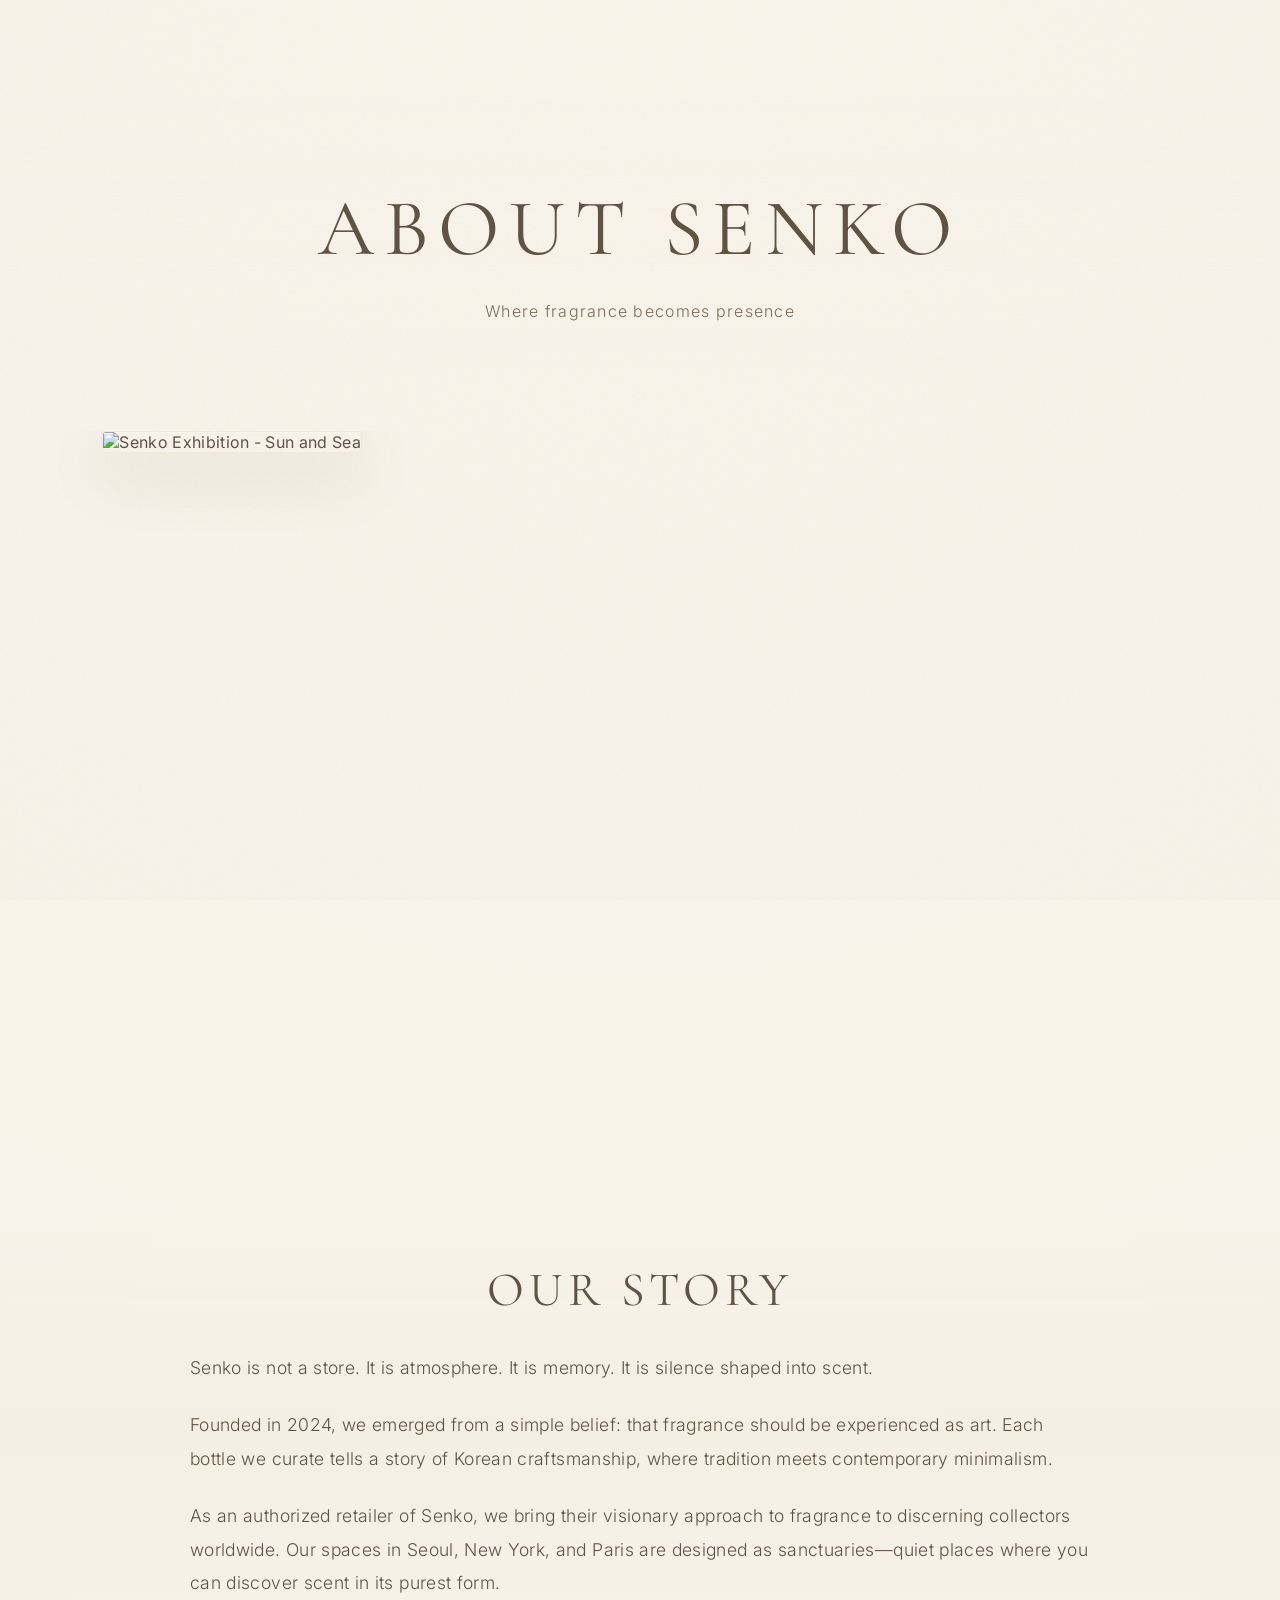
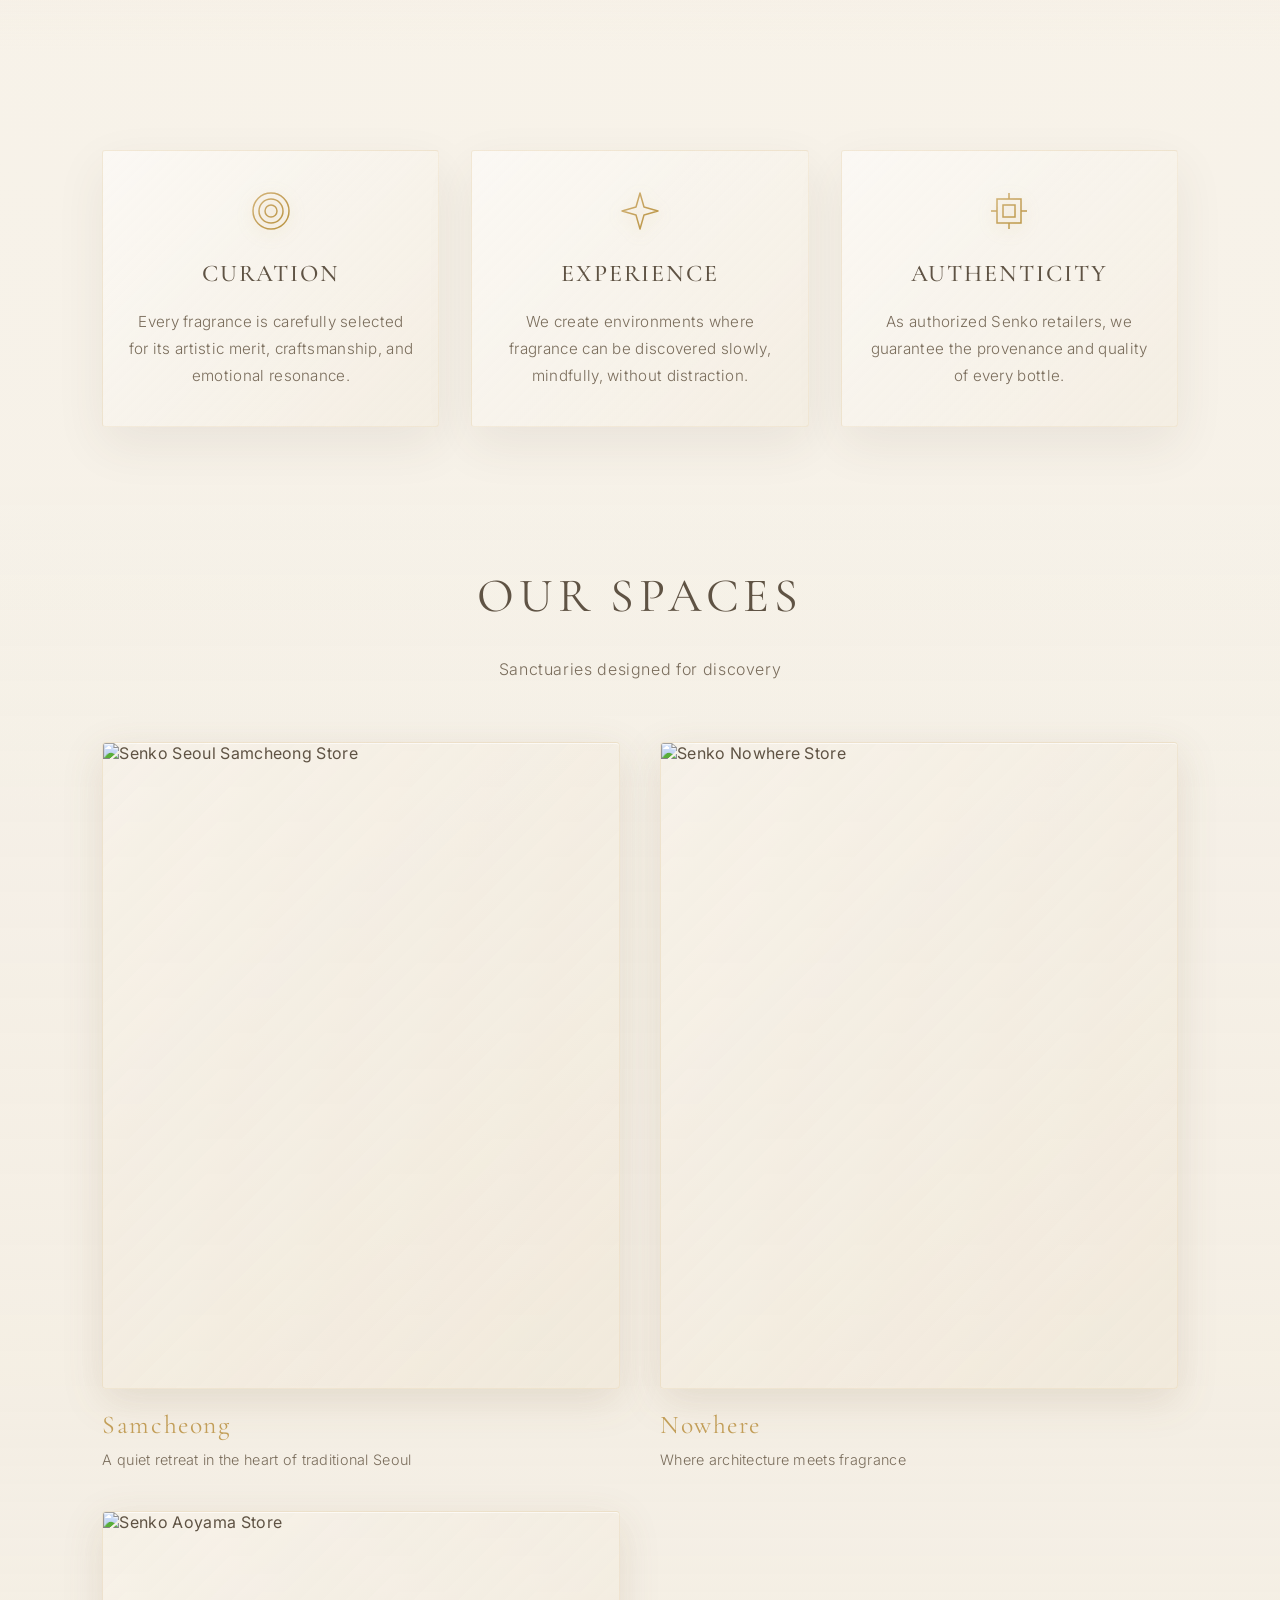
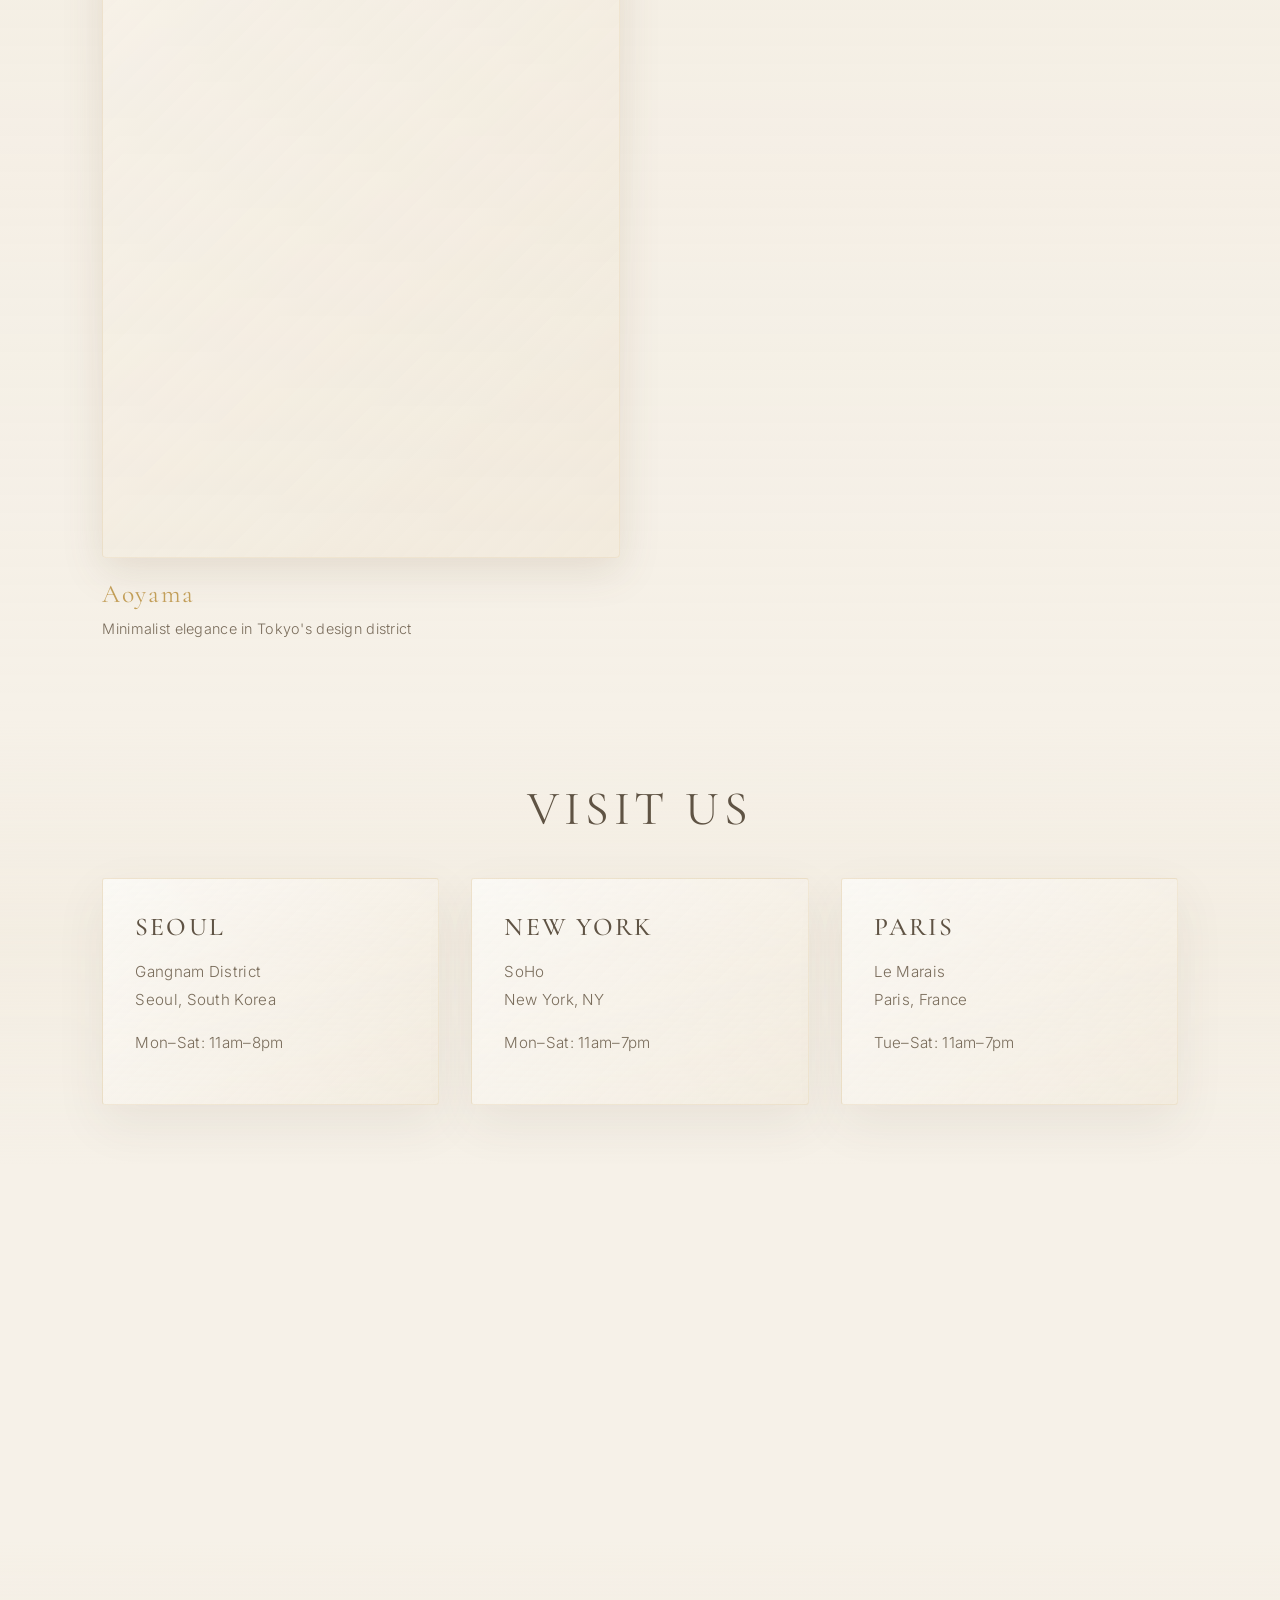
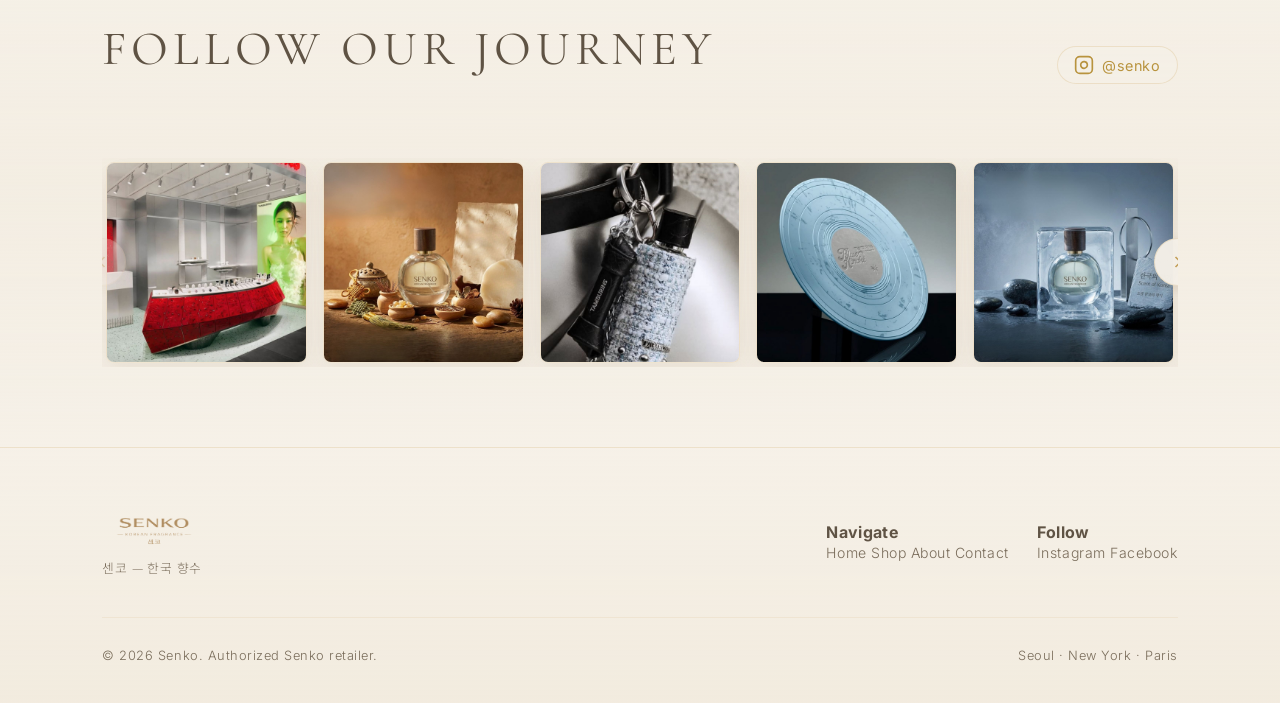
==== commit e578e972: "main" ====
--- a/about.html
+++ b/about.html
@@ -3,11 +3,23 @@
   <head>
     <meta charset="UTF-8" />
     <meta name="viewport" content="width=device-width, initial-scale=1.0" />
-    <title>About — Senko</title>
+    <title>About Senko — Our Story & Philosophy | Luxury Korean Fragrance</title>
     <meta
       name="description"
-      content="Discover the story behind Senko, authorized retailer of Tamburins Korean fragrances."
+      content="Discover the story behind Senko. From Seoul to Tokyo, explore our philosophy of sculptural minimalism and how we craft fragrances that become presence, not just scent."
     />
+    <meta name="keywords" content="Senko story, Korean perfume brand, fragrance philosophy, Senko locations, Seoul fragrance store" />
+    
+    <!-- Favicon -->
+    <link rel="icon" type="image/png" sizes="32x32" href="favicon-32.png" />
+    <link rel="icon" type="image/png" sizes="16x16" href="favicon-16.png" />
+    <link rel="apple-touch-icon" sizes="180x180" href="apple-touch-icon.png" />
+    
+    <!-- Open Graph Meta Tags -->
+    <meta property="og:title" content="About Senko — Our Story & Philosophy" />
+    <meta property="og:description" content="Discover the story behind Senko's sculptural minimalism and artisanal Korean fragrances." />
+    <meta property="og:type" content="website" />
+    <meta property="og:image" content="img/logo/logo.png" />
     <link rel="preconnect" href="https://fonts.googleapis.com" />
     <link rel="preconnect" href="https://fonts.gstatic.com" crossorigin />
     <link
@@ -20,7 +32,7 @@
   <body>
     <div class="texture" aria-hidden="true"></div>
     <header class="site-header visible">
-      <div class="nav-logo"><a href="index.html" style="text-decoration: none; color: inherit;">SENKO</a></div>
+      <div class="nav-logo"><a href="index.html"><img src="img/logo/logo.png" alt="Senko" /></a></div>
       <button class="mobile-menu-toggle" aria-label="Toggle menu" aria-expanded="false">
         <span class="hamburger-line"></span>
         <span class="hamburger-line"></span>
@@ -53,6 +65,12 @@
         </div>
       </section>
 
+      <section class="hero-image-section fade-in-section">
+        <div class="hero-image-container">
+          <img src="https://web-resource.tamburins.com/store/exhibition/d2e78a5e-08fb-43f8-a412-f17c99ed613a/_Exhibition_Sunandsea_01.jpg" alt="Senko Exhibition - Sun and Sea" class="exhibition-image" />
+        </div>
+      </section>
+
       <section class="about-intro">
         <div class="about-text-block">
           <h2 class="section-title">Our Story</h2>
@@ -67,7 +85,7 @@
               of Korean craftsmanship, where tradition meets contemporary minimalism.
             </p>
             <p>
-              As an authorized retailer of Tamburins, we bring their visionary 
+              As an authorized retailer of Senko, we bring their visionary 
               approach to fragrance to discerning collectors worldwide. Our spaces 
               in Seoul, New York, and Paris are designed as sanctuaries—quiet places 
               where you can discover scent in its purest form.
@@ -140,15 +158,62 @@
             </div>
             <h3>Authenticity</h3>
             <p>
-              As authorized Tamburins retailers, we guarantee the provenance 
+              As authorized Senko retailers, we guarantee the provenance 
               and quality of every bottle.
             </p>
           </div>
         </div>
       </section>
 
+      <section class="store-gallery fade-in-section">
+        <div class="gallery-header">
+          <h2 class="section-title">Our Spaces</h2>
+          <p class="section-subtitle">Sanctuaries designed for discovery</p>
+        </div>
+        <div class="store-gallery-grid">
+          <div class="store-gallery-item">
+            <div class="store-image-wrapper">
+              <img src="https://web-resource.tamburins.com/store/store/0b4b8354-3f5b-41b7-a8d5-5964095b7749/samchung_fs_01.jpg" alt="Senko Seoul Samcheong Store" />
+              <div class="store-overlay">
+                <div class="store-location-tag">Seoul</div>
+              </div>
+            </div>
+            <div class="store-caption">
+              <h3>Samcheong</h3>
+              <p>A quiet retreat in the heart of traditional Seoul</p>
+            </div>
+          </div>
+
+          <div class="store-gallery-item">
+            <div class="store-image-wrapper">
+              <img src="https://web-resource.tamburins.com/store/store/cec79fba-e27b-4450-b3dc-097b7e2c4191/Store_Nowhere_01.jpg" alt="Senko Nowhere Store" />
+              <div class="store-overlay">
+                <div class="store-location-tag">Nowhere</div>
+              </div>
+            </div>
+            <div class="store-caption">
+              <h3>Nowhere</h3>
+              <p>Where architecture meets fragrance</p>
+            </div>
+          </div>
+
+          <div class="store-gallery-item">
+            <div class="store-image-wrapper">
+              <img src="https://web-resource.tamburins.com/store/store/053f60f3-884e-45bb-a781-905b690bd265/store_aoyama_new_1.jpg" alt="Senko Aoyama Store" />
+              <div class="store-overlay">
+                <div class="store-location-tag">Tokyo</div>
+              </div>
+            </div>
+            <div class="store-caption">
+              <h3>Aoyama</h3>
+              <p>Minimalist elegance in Tokyo's design district</p>
+            </div>
+          </div>
+        </div>
+      </section>
+
       <section class="about-locations">
-        <h2 class="section-title">Our Locations</h2>
+        <h2 class="section-title">Visit Us</h2>
         <div class="locations-grid">
           <div class="location-card">
             <h3>Seoul</h3>
@@ -186,12 +251,64 @@
           <a href="contact.html" class="btn-primary">Get in Touch</a>
         </div>
       </section>
+
+      <section class="instagram-slider fade-in-section">
+        <div class="slider-header">
+          <h2 class="section-title">Follow Our Journey</h2>
+          <a href="https://instagram.com/senko" target="_blank" rel="noopener" class="instagram-link">
+            <svg width="20" height="20" viewBox="0 0 24 24" fill="none" stroke="currentColor" stroke-width="2">
+              <rect x="2" y="2" width="20" height="20" rx="5" ry="5"></rect>
+              <path d="M16 11.37A4 4 0 1 1 12.63 8 4 4 0 0 1 16 11.37z"></path>
+              <line x1="17.5" y1="6.5" x2="17.51" y2="6.5"></line>
+            </svg>
+            @senko
+          </a>
+        </div>
+        <div class="slider-container">
+          <button class="slider-btn slider-prev" aria-label="Previous">
+            <svg viewBox="0 0 24 24" fill="none" stroke="currentColor" stroke-width="2">
+              <path d="M15 18l-6-6 6-6"/>
+            </svg>
+          </button>
+          <button class="slider-btn slider-next" aria-label="Next">
+            <svg viewBox="0 0 24 24" fill="none" stroke="currentColor" stroke-width="2">
+              <path d="M9 18l6-6-6-6"/>
+            </svg>
+          </button>
+          <div class="slider-track">
+            <div class="slider-item">
+              <img src="img/post/1.jpg" alt="Senko Instagram Post" />
+            </div>
+            <div class="slider-item">
+              <img src="img/post/2.jpg" alt="Senko Instagram Post" />
+            </div>
+            <div class="slider-item">
+              <img src="img/post/3.jpg" alt="Senko Instagram Post" />
+            </div>
+            <div class="slider-item">
+              <img src="img/post/4.jpg" alt="Senko Instagram Post" />
+            </div>
+            <div class="slider-item">
+              <img src="img/post/5.jpg" alt="Senko Instagram Post" />
+            </div>
+            <div class="slider-item">
+              <img src="img/post/6.jpg" alt="Senko Instagram Post" />
+            </div>
+            <div class="slider-item">
+              <img src="img/post/7.jpg" alt="Senko Instagram Post" />
+            </div>
+            <div class="slider-item">
+              <img src="img/post/8.jpg" alt="Senko Instagram Post" />
+            </div>
+          </div>
+        </div>
+      </section>
     </main>
 
     <footer class="site-footer">
       <div class="footer-content">
         <div class="footer-brand">
-          <h3 class="footer-logo">SENKO</h3>
+          <h3 class="footer-logo"><img src="img/logo/logo.png" alt="Senko" /></h3>
           <p class="footer-tagline">센코 — 한국 향수</p>
         </div>
         <div class="footer-links">
@@ -210,7 +327,7 @@
         </div>
       </div>
       <div class="footer-bottom">
-        <p>&copy; 2026 Senko. Authorized Tamburins retailer.</p>
+        <p>&copy; 2026 Senko. Authorized Senko retailer.</p>
         <p class="footer-location">Seoul · New York · Paris</p>
       </div>
     </footer>
--- a/styles.css
+++ b/styles.css
@@ -90,6 +90,18 @@
   text-transform: uppercase;
   z-index: 101;
   position: relative;
+}
+
+.nav-logo img {
+  height: 48px;
+  width: auto;
+  display: block;
+  filter: brightness(0) saturate(100%) invert(63%) sepia(19%) saturate(809%) hue-rotate(354deg) brightness(89%) contrast(85%);
+}
+
+.nav-logo a {
+  display: block;
+  line-height: 0;
 }
 
 .mobile-menu-toggle {
@@ -320,6 +332,15 @@
   margin-bottom: 18px;
   text-indent: 0.42em;
   text-shadow: 0 2px 12px rgba(184, 147, 62, 0.15);
+}
+
+.logo img {
+  height: clamp(120px, 15vw, 180px);
+  width: auto;
+  display: block;
+  margin: 0 auto;
+  filter: brightness(0) saturate(100%) invert(63%) sepia(19%) saturate(809%) hue-rotate(354deg) brightness(89%) contrast(85%);
+  text-indent: 0;
 }
 
 .subtitle {
@@ -1432,52 +1453,114 @@
 }
 
 .site-footer {
+  background: linear-gradient(180deg, 
+    rgba(246, 241, 232, 0.3) 0%, 
+    rgba(239, 230, 214, 0.5) 100%);
+  border-top: 1px solid rgba(212, 181, 122, 0.2);
+  padding: 60px 8vw 40px;
+}
+
+.footer-content {
+  display: flex;
+  justify-content: space-between;
+  align-items: center;
+  gap: 60px;
+  margin-bottom: 40px;
+  max-width: 1400px;
+  margin-left: auto;
+  margin-right: auto;
+}
+
+.footer-brand {
   display: flex;
   flex-direction: column;
+  gap: 8px;
+}
+
+.footer-logo {
+  font-family: "Cormorant Garamond", serif;
+  font-size: 1.6rem;
+  font-weight: 500;
+  letter-spacing: 0.28em;
+  color: var(--champagne-warm);
+  text-transform: uppercase;
+}
+
+.footer-logo img {
+  height: 42px;
+  width: auto;
+  display: block;
+  filter: brightness(0) saturate(100%) invert(63%) sepia(19%) saturate(809%) hue-rotate(354deg) brightness(89%) contrast(85%);
+}
+
+.footer-tagline {
+  font-family: "Noto Sans KR", sans-serif;
+  font-size: 0.8rem;
+  font-weight: 300;
+  letter-spacing: 0.06em;
+  color: var(--text-soft);
+  margin: 0;
+}
+
+.footer-links,
+.footer-social {
+  display: flex;
+  gap: 28px;
   align-items: center;
-  gap: 24px;
-  padding: 60px 8vw 70px;
-  color: var(--text-soft);
-  font-size: 0.78rem;
-  letter-spacing: 0.12em;
-  background: linear-gradient(to top, rgba(241, 232, 218, 0.3), transparent);
-  border-top: 1px solid rgba(212, 181, 122, 0.12);
-}
-
-.footer-brand {
-  font-family: "Cormorant Garamond", serif;
-  color: var(--champagne-warm);
-  font-size: 1.1rem;
-  font-weight: 400;
-  letter-spacing: 0.32em;
-  text-transform: uppercase;
-  text-shadow: 0 1px 2px rgba(196, 160, 90, 0.1);
-}
-
-.footer-divider {
-  width: 80px;
-  height: 1px;
-  background: linear-gradient(90deg, transparent, var(--champagne), transparent);
-  opacity: 0.35;
-  box-shadow: 0 1px 0 rgba(255, 255, 255, 0.3);
-}
-
-.footer-links {
-  display: flex;
-  gap: 32px;
-  flex-wrap: wrap;
-  justify-content: center;
-}
-
-.footer-links a {
+}
+
+.footer-links a,
+.footer-social a {
+  font-family: "Inter", sans-serif;
+  font-size: 0.88rem;
+  font-weight: 300;
+  letter-spacing: 0.04em;
   color: var(--text-soft);
   text-decoration: none;
+  transition: color 0.3s ease;
+  position: relative;
+}
+
+.footer-links a::after,
+.footer-social a::after {
+  content: '';
+  position: absolute;
+  bottom: -4px;
+  left: 0;
+  right: 0;
+  height: 1px;
+  background: var(--champagne);
+  transform: scaleX(0);
+  transition: transform 0.3s ease;
+}
+
+.footer-links a:hover,
+.footer-social a:hover {
+  color: var(--champagne-warm);
+}
+
+.footer-links a:hover::after,
+.footer-social a:hover::after {
+  transform: scaleX(1);
+}
+
+.footer-bottom {
+  display: flex;
+  justify-content: space-between;
+  align-items: center;
+  padding-top: 30px;
+  border-top: 1px solid rgba(212, 181, 122, 0.15);
+  max-width: 1400px;
+  margin: 0 auto;
+}
+
+.footer-bottom p {
+  font-family: "Inter", sans-serif;
+  font-size: 0.8rem;
   font-weight: 300;
-  transition: color 0.3s ease;
-}
-
-.footer-links a:hover {
-  color: var(--champagne);
+  letter-spacing: 0.04em;
+  color: var(--text-soft);
+  margin: 0;
 }
 
 .footer-location {
@@ -1487,21 +1570,27 @@
   font-size: 0.72rem;
 }
 
+/* Remove old footer styles - replaced with new professional footer above */
+
 @media (max-width: 720px) {
   .site-header {
-    padding: 24px 5vw;
+    padding: 20px 6vw;
     opacity: 1;
-    background: rgba(246, 241, 232, 0.95);
-    backdrop-filter: blur(12px);
+    background: rgba(246, 241, 232, 0.98);
+    backdrop-filter: blur(16px);
+    box-shadow: 0 2px 8px rgba(120, 92, 60, 0.08);
   }
 
   .nav-logo {
-    font-size: 0.95rem;
-    letter-spacing: 0.2em;
+    font-size: 1rem;
+    letter-spacing: 0.22em;
   }
 
   .mobile-menu-toggle {
     display: flex;
+    width: 40px;
+    height: 40px;
+    padding: 8px;
   }
 
   .nav {
@@ -1509,50 +1598,62 @@
   }
 
   .hero {
-    padding: 0 5vw;
+    padding: 0 6vw;
+    min-height: 85vh;
   }
 
   .hero::after {
-    height: 120px;
+    height: 100px;
   }
 
   .hero-bottle {
-    width: min(320px, 85vw);
-    height: min(440px, 70vh);
+    width: min(280px, 80vw);
+    height: min(400px, 65vh);
   }
 
   .logo {
-    font-size: clamp(2.8rem, 10vw, 4.2rem);
-    letter-spacing: 0.32em;
-    text-indent: 0.32em;
+    font-size: clamp(2.5rem, 9vw, 3.8rem);
+    letter-spacing: 0.28em;
+    text-indent: 0.28em;
+    margin-bottom: 12px;
   }
 
   .subtitle {
-    font-size: 0.7rem;
+    font-size: 0.75rem;
+    letter-spacing: 0.15em;
   }
 
   .korean {
-    font-size: 0.82rem;
+    font-size: 0.85rem;
+    margin-top: 8px;
   }
 
   .scroll-hint {
-    bottom: 24px;
-    font-size: 0.65rem;
+    bottom: 32px;
+    font-size: 0.68rem;
+    gap: 8px;
   }
 
   .story-split {
-    gap: 60px;
-    padding: 80px 5vw;
+    grid-template-columns: 1fr;
+    gap: 48px;
+    padding: 60px 6vw;
   }
 
   .story-copy,
   .story-image {
     z-index: 1;
+    max-width: 100%;
+  }
+
+  .story-copy {
+    text-align: center;
   }
 
   .statement {
-    font-size: clamp(1.4rem, 5vw, 1.8rem);
-    margin-bottom: 36px;
+    font-size: clamp(1.5rem, 5.5vw, 2rem);
+    margin-bottom: 32px;
+    line-height: 1.4;
   }
 
   .story-meta {
@@ -1560,12 +1661,18 @@
   }
 
   .story-meta p {
-    font-size: 0.9rem;
+    font-size: 0.95rem;
+    line-height: 1.8;
+  }
+
+  .story-image {
+    min-height: auto;
   }
 
   .image-frame {
     max-width: 100%;
-    padding: 30px;
+    padding: 24px;
+    margin: 0 auto;
   }
 
   .cinematic {
@@ -1583,53 +1690,111 @@
   }
 
   .product-showcase {
-    gap: 48px;
-    padding: 80px 5vw;
+    grid-template-columns: 1fr;
+    gap: 36px;
+    padding: 60px 6vw;
+    text-align: center;
   }
 
   .showcase-image {
-    padding: 30px;
+    padding: 20px;
+    margin: 0 auto;
+    max-width: 100%;
+  }
+
+  .showcase-product-image {
+    max-height: 400px;
+    width: auto;
   }
 
   .showcase-info {
     max-width: 100%;
+    margin: 0 auto;
   }
 
   .product-name {
-    font-size: clamp(2rem, 8vw, 2.8rem);
-    letter-spacing: 0.18em;
-    text-indent: 0.18em;
+    font-size: clamp(2.2rem, 8vw, 3rem);
+    letter-spacing: 0.2em;
+    text-indent: 0.2em;
+    margin-bottom: 12px;
   }
 
   .product-subtitle {
-    font-size: 0.75rem;
+    font-size: 0.8rem;
+    letter-spacing: 0.12em;
+    margin-bottom: 24px;
   }
 
   .scent-notes-compact {
-    gap: 16px;
+    gap: 18px;
+    margin-top: 32px;
   }
 
   .note-line {
-    font-size: 0.78rem;
-    gap: 10px;
+    font-size: 0.85rem;
+    gap: 12px;
+    justify-content: center;
   }
 
   .note-label {
-    font-size: 0.68rem;
-    min-width: 42px;
+    font-size: 0.72rem;
+    min-width: 50px;
+  }
+
+  .notes {
+    padding: 60px 6vw;
+  }
+
+  .section-header {
+    text-align: center;
+    margin: 0 auto 40px;
+  }
+
+  .section-header h2 {
+    font-size: clamp(2rem, 7vw, 2.8rem);
+    margin-bottom: 16px;
+  }
+
+  .section-header p {
+    font-size: 0.95rem;
+    line-height: 1.7;
+  }
+
+  .notes-grid {
+    grid-template-columns: 1fr;
+    gap: 32px;
+    max-width: 500px;
+    margin: 0 auto;
+  }
+
+  .note-card {
+    width: 100%;
+  }
+
+  .note-card-content {
+    padding: 28px 24px;
+  }
+
+  .note-card-title {
+    font-size: 1.3rem;
+  }
+
+  .note-card-description {
+    font-size: 0.9rem;
+    line-height: 1.6;
   }
 
   .collection {
-    padding: 80px 5vw;
+    padding: 60px 6vw;
   }
 
   .collection-grid {
     display: flex;
     overflow-x: auto;
     scroll-snap-type: x mandatory;
-    gap: 24px;
-    margin-top: 48px;
-    padding-bottom: 20px;
+    gap: 20px;
+    margin-top: 40px;
+    padding-bottom: 16px;
     -webkit-overflow-scrolling: touch;
     scrollbar-width: none;
   }
@@ -1639,78 +1804,125 @@
   }
 
   .collection-item {
-    flex: 0 0 75vw;
-    max-width: 320px;
-    scroll-snap-align: start;
+    flex: 0 0 70vw;
+    max-width: 300px;
+    scroll-snap-align: center;
   }
 
   .collection-nav {
     display: flex;
+    width: 44px;
+    height: 44px;
   }
 
   .collection-nav-prev {
-    left: 5vw;
+    left: 4vw;
   }
 
   .collection-nav-next {
-    right: 5vw;
+    right: 4vw;
+  }
+
+  .cinematic {
+    min-height: 50vh;
+    padding: 60px 6vw;
+    margin: 40px 0;
+  }
+
+  .cinematic-content {
+    gap: 20px;
+  }
+
+  .cinematic-line {
+    font-size: clamp(1.2rem, 5vw, 1.6rem);
+    line-height: 1.5;
   }
 
   section {
-    padding: 60px 5vw;
+    padding: 50px 6vw;
   }
 
   .gallery {
-    padding: 80px 5vw 100px;
+    padding: 60px 6vw 80px;
   }
 
   .gallery-grid {
     gap: 16px;
-    padding-left: 5vw;
-    padding-right: 5vw;
-    margin-left: -5vw;
-    margin-right: -5vw;
+    padding-left: 6vw;
+    padding-right: 6vw;
+    margin-left: -6vw;
+    margin-right: -6vw;
     padding-bottom: 16px;
+    scroll-snap-type: x mandatory;
   }
 
   .gallery-item {
-    flex: 0 0 75vw;
-    max-width: 320px;
-    padding: 20px;
+    flex: 0 0 72vw;
+    max-width: 340px;
+    padding: 18px;
+    border-radius: 8px;
+    scroll-snap-align: center;
+  }
+
+  .gallery-item img {
     border-radius: 6px;
   }
 
   .cta-section {
-    padding: 100px 5vw;
+    padding: 60px 6vw;
   }
 
   .cta-heading {
-    font-size: clamp(2rem, 8vw, 2.8rem);
+    font-size: clamp(2rem, 7vw, 2.5rem);
   }
 
   .cta-subheading {
-    font-size: 0.82rem;
+    font-size: 0.85rem;
+    letter-spacing: 0.12em;
   }
 
   .cta-incentive {
-    font-size: 0.88rem;
+    font-size: 0.92rem;
     max-width: 100%;
+    line-height: 1.7;
   }
 
   .email-capture {
     max-width: 100%;
+    flex-direction: column;
+    gap: 12px;
   }
 
   .email-capture input[type="email"] {
-    font-size: 0.84rem;
-    padding: 14px 18px;
+    font-size: 0.9rem;
+    padding: 16px 18px;
+    width: 100%;
   }
 
   .cta-button {
-    padding: 14px 40px;
-    font-size: 0.78rem;
+    padding: 16px 40px;
+    font-size: 0.85rem;
     width: 100%;
-    max-width: 280px;
+    max-width: 100%;
+  }
+
+  /* Touch-friendly button improvements */
+  .filter-btn,
+  .btn-primary,
+  .btn-submit,
+  .cta-button {
+    min-height: 48px;
+    touch-action: manipulation;
+  }
+
+  /* Improve touch targets for links */
+  .footer-links a,
+  .footer-social a,
+  .mobile-nav-link {
+    padding: 8px 4px;
+    min-height: 44px;
+    display: inline-flex;
+    align-items: center;
   }
 
   .footer-links {
@@ -1728,8 +1940,45 @@
   }
 
   .site-footer {
+    padding: 48px 6vw 36px;
+  }
+
+  .footer-content {
+    flex-direction: column;
+    gap: 28px;
+    margin-bottom: 28px;
+    text-align: center;
+    align-items: center;
+  }
+
+  .footer-brand {
+    margin-bottom: 8px;
+  }
+
+  .footer-links {
+    flex-wrap: wrap;
+    justify-content: center;
+    gap: 16px 24px;
+  }
+
+  .footer-links a {
+    font-size: 0.9rem;
+  }
+
+  .footer-social {
+    flex-wrap: wrap;
+    justify-content: center;
     gap: 20px;
-    padding: 50px 5vw 60px;
+  }
+
+  .footer-bottom {
+    flex-direction: column;
+    gap: 12px;
+    text-align: center;
+  }
+
+  .footer-bottom p {
+    font-size: 0.8rem;
   }
 }
 
@@ -1940,6 +2189,46 @@
   margin-top: 4px;
 }
 
+/* Hero Image Section for About Page */
+.hero-image-section {
+  padding: 60px 0;
+  margin: 0;
+  opacity: 0;
+  transform: translateY(30px);
+  transition: opacity 1s ease, transform 1s ease;
+}
+
+.hero-image-section.visible {
+  opacity: 1;
+  transform: translateY(0);
+}
+
+.hero-image-container {
+  width: 100%;
+  max-width: 1400px;
+  margin: 0 auto;
+  padding: 0 8vw;
+  aspect-ratio: 16/9;
+  overflow: hidden;
+  position: relative;
+}
+
+.exhibition-image {
+  width: 100%;
+  height: 100%;
+  object-fit: cover;
+  border-radius: 4px;
+  box-shadow: 
+    0 20px 60px rgba(120, 92, 60, 0.2),
+    inset 0 1px 0 rgba(255, 255, 255, 0.3);
+  border: 1px solid rgba(212, 181, 122, 0.15);
+  transition: transform 0.8s cubic-bezier(0.4, 0, 0.2, 1);
+}
+
+.hero-image-section:hover .exhibition-image {
+  transform: scale(1.02);
+}
+
 /* About Page Styles */
 .about-intro {
   padding: 50px 8vw;
@@ -2030,6 +2319,151 @@
   line-height: 1.8;
   letter-spacing: 0.02em;
   color: var(--text-soft);
+}
+
+/* Store Gallery Section */
+.store-gallery {
+  padding: 80px 8vw;
+  background: linear-gradient(180deg, 
+    rgba(246, 241, 232, 0.3) 0%, 
+    rgba(239, 230, 214, 0.2) 50%, 
+    rgba(246, 241, 232, 0) 100%);
+  opacity: 0;
+  transform: translateY(30px);
+  transition: opacity 1s ease, transform 1s ease;
+}
+
+.store-gallery.visible {
+  opacity: 1;
+  transform: translateY(0);
+}
+
+.gallery-header {
+  text-align: center;
+  max-width: 600px;
+  margin: 0 auto 60px;
+}
+
+.section-subtitle {
+  font-family: "Inter", sans-serif;
+  font-size: 1rem;
+  font-weight: 300;
+  letter-spacing: 0.04em;
+  color: var(--text-soft);
+  margin-top: 12px;
+  line-height: 1.6;
+}
+
+.store-gallery-grid {
+  display: grid;
+  grid-template-columns: repeat(auto-fit, minmax(340px, 1fr));
+  gap: 40px;
+}
+
+.store-gallery-item {
+  display: flex;
+  flex-direction: column;
+  gap: 20px;
+}
+
+.store-image-wrapper {
+  position: relative;
+  aspect-ratio: 4/5;
+  overflow: hidden;
+  border-radius: 4px;
+  background: linear-gradient(135deg, rgba(246, 241, 232, 0.8), rgba(239, 230, 214, 0.6));
+  box-shadow: 
+    0 12px 40px rgba(120, 92, 60, 0.15),
+    inset 0 1px 0 rgba(255, 255, 255, 0.6);
+  border: 1px solid rgba(212, 181, 122, 0.2);
+  transition: all 0.6s cubic-bezier(0.4, 0, 0.2, 1);
+}
+
+.store-image-wrapper img {
+  width: 100%;
+  height: 100%;
+  object-fit: cover;
+  transition: transform 0.8s cubic-bezier(0.4, 0, 0.2, 1);
+}
+
+.store-gallery-item:hover .store-image-wrapper {
+  box-shadow: 
+    0 20px 60px rgba(120, 92, 60, 0.25),
+    inset 0 1px 0 rgba(255, 255, 255, 0.8);
+  transform: translateY(-4px);
+  border-color: rgba(212, 181, 122, 0.4);
+}
+
+.store-gallery-item:hover .store-image-wrapper img {
+  transform: scale(1.05);
+}
+
+.store-overlay {
+  position: absolute;
+  inset: 0;
+  background: linear-gradient(
+    180deg,
+    rgba(0, 0, 0, 0.2) 0%,
+    rgba(0, 0, 0, 0) 40%,
+    rgba(0, 0, 0, 0) 60%,
+    rgba(0, 0, 0, 0.3) 100%
+  );
+  opacity: 0;
+  transition: opacity 0.5s ease;
+  pointer-events: none;
+}
+
+.store-gallery-item:hover .store-overlay {
+  opacity: 1;
+}
+
+.store-location-tag {
+  position: absolute;
+  top: 20px;
+  right: 20px;
+  padding: 8px 20px;
+  background: rgba(246, 241, 232, 0.95);
+  backdrop-filter: blur(12px);
+  border: 1px solid rgba(212, 181, 122, 0.3);
+  border-radius: 20px;
+  font-family: "Inter", sans-serif;
+  font-size: 0.75rem;
+  font-weight: 400;
+  letter-spacing: 0.12em;
+  text-transform: uppercase;
+  color: var(--champagne-warm);
+  box-shadow: 0 4px 12px rgba(120, 92, 60, 0.15);
+  transform: translateY(-10px);
+  opacity: 0;
+  transition: all 0.4s ease;
+}
+
+.store-gallery-item:hover .store-location-tag {
+  transform: translateY(0);
+  opacity: 1;
+}
+
+.store-caption {
+  display: flex;
+  flex-direction: column;
+  gap: 8px;
+}
+
+.store-caption h3 {
+  font-family: "Cormorant Garamond", serif;
+  font-size: 1.6rem;
+  font-weight: 400;
+  letter-spacing: 0.06em;
+  color: var(--champagne);
+}
+
+.store-caption p {
+  font-family: "Inter", sans-serif;
+  font-size: 0.9rem;
+  font-weight: 300;
+  letter-spacing: 0.02em;
+  color: var(--text-soft);
+  line-height: 1.6;
 }
 
 .about-locations {
@@ -2367,6 +2801,212 @@
   transform: translateY(-2px);
 }
 
+/* Tablet Responsive Styles */
+@media (max-width: 1024px) {
+  .site-header {
+    padding: 28px 6vw;
+  }
+
+  .hero-bottle {
+    width: min(380px, 60vw);
+    height: min(520px, 65vh);
+  }
+
+  .story-split {
+    grid-template-columns: 1fr;
+    gap: 60px;
+    padding: 70px 6vw;
+  }
+
+  .story-copy {
+    max-width: 600px;
+    margin: 0 auto;
+    text-align: center;
+  }
+
+  .story-image {
+    max-width: 500px;
+    margin: 0 auto;
+  }
+
+  .product-showcase {
+    grid-template-columns: 1fr;
+    gap: 48px;
+    padding: 70px 6vw;
+  }
+
+  .showcase-info {
+    text-align: center;
+    max-width: 600px;
+    margin: 0 auto;
+  }
+
+  .notes-grid {
+    grid-template-columns: repeat(auto-fit, minmax(280px, 1fr));
+    gap: 32px;
+  }
+
+  .collection-grid {
+    grid-template-columns: repeat(auto-fit, minmax(280px, 1fr));
+  }
+
+  .shop-grid {
+    grid-template-columns: repeat(2, 1fr);
+    gap: 32px;
+  }
+
+  .philosophy-grid {
+    grid-template-columns: 1fr;
+    max-width: 600px;
+    margin: 0 auto;
+  }
+}
+
+/* Instagram Slider Section */
+.instagram-slider {
+  padding: 80px 8vw;
+  background: linear-gradient(180deg, 
+    rgba(246, 241, 232, 0) 0%, 
+    rgba(239, 230, 214, 0.3) 50%, 
+    rgba(246, 241, 232, 0) 100%);
+  opacity: 0;
+  transform: translateY(30px);
+  transition: opacity 1s ease, transform 1s ease;
+}
+
+.instagram-slider.visible {
+  opacity: 1;
+  transform: translateY(0);
+}
+
+.slider-header {
+  display: flex;
+  justify-content: space-between;
+  align-items: center;
+  margin-bottom: 48px;
+  max-width: 1400px;
+  margin-left: auto;
+  margin-right: auto;
+}
+
+.instagram-link {
+  display: flex;
+  align-items: center;
+  gap: 8px;
+  font-family: "Inter", sans-serif;
+  font-size: 0.9rem;
+  font-weight: 400;
+  letter-spacing: 0.04em;
+  color: var(--champagne-warm);
+  text-decoration: none;
+  transition: all 0.3s ease;
+  padding: 8px 16px;
+  border: 1px solid rgba(212, 181, 122, 0.3);
+  border-radius: 20px;
+  background: rgba(246, 241, 232, 0.4);
+}
+
+.instagram-link:hover {
+  color: var(--champagne);
+  border-color: var(--champagne);
+  background: rgba(246, 241, 232, 0.7);
+  transform: translateY(-2px);
+}
+
+.instagram-link svg {
+  width: 20px;
+  height: 20px;
+}
+
+.slider-container {
+  position: relative;
+  max-width: 1400px;
+  margin: 0 auto;
+  overflow: hidden;
+}
+
+.slider-track {
+  display: flex;
+  gap: 16px;
+  transition: transform 0.5s cubic-bezier(0.4, 0, 0.2, 1);
+  padding: 4px;
+}
+
+.slider-item {
+  flex: 0 0 calc((100% - 64px) / 5);
+  aspect-ratio: 1;
+  border-radius: 8px;
+  overflow: hidden;
+  background: linear-gradient(135deg, rgba(246, 241, 232, 0.8), rgba(239, 230, 214, 0.6));
+  box-shadow: 0 8px 24px rgba(120, 92, 60, 0.12);
+  border: 1px solid rgba(212, 181, 122, 0.2);
+  transition: all 0.4s ease;
+  cursor: pointer;
+}
+
+.slider-item:hover {
+  transform: translateY(-8px) scale(1.02);
+  box-shadow: 0 16px 40px rgba(120, 92, 60, 0.2);
+  border-color: rgba(212, 181, 122, 0.4);
+}
+
+.slider-item img {
+  width: 100%;
+  height: 100%;
+  object-fit: cover;
+  transition: transform 0.6s ease;
+}
+
+.slider-item:hover img {
+  transform: scale(1.1);
+}
+
+.slider-btn {
+  position: absolute;
+  top: 50%;
+  transform: translateY(-50%);
+  width: 48px;
+  height: 48px;
+  border-radius: 50%;
+  background: rgba(246, 241, 232, 0.95);
+  backdrop-filter: blur(12px);
+  border: 1px solid rgba(212, 181, 122, 0.3);
+  color: var(--champagne);
+  cursor: pointer;
+  z-index: 10;
+  transition: all 0.3s ease;
+  box-shadow: 0 4px 12px rgba(120, 92, 60, 0.15);
+  display: flex;
+  align-items: center;
+  justify-content: center;
+}
+
+.slider-btn:hover {
+  background: rgba(246, 241, 232, 1);
+  border-color: rgba(212, 181, 122, 0.5);
+  box-shadow: 0 6px 16px rgba(120, 92, 60, 0.25);
+  transform: translateY(-50%) scale(1.05);
+}
+
+.slider-btn:active {
+  transform: translateY(-50%) scale(0.95);
+}
+
+.slider-prev {
+  left: -24px;
+}
+
+.slider-next {
+  right: -24px;
+}
+
+.slider-btn svg {
+  width: 20px;
+  height: 20px;
+  stroke: var(--champagne);
+  stroke-width: 2;
+}
+
 /* Mobile Responsive Styles for New Pages */
 @media (max-width: 720px) {
   .page-content {
@@ -2374,75 +3014,332 @@
   }
 
   .page-hero {
-    padding: 80px 5vw 60px;
+    padding: 60px 6vw 50px;
   }
 
   .page-title {
-    font-size: clamp(2rem, 8vw, 3rem);
+    font-size: clamp(2.2rem, 8vw, 3rem);
+    letter-spacing: 0.1em;
+    margin-bottom: 16px;
+  }
+
+  .page-subtitle {
+    font-size: 0.95rem;
+    line-height: 1.7;
+  }
+
+  .hero-image-section {
+    padding: 40px 0;
+  }
+
+  .hero-image-container {
+    padding: 0 6vw;
+    aspect-ratio: 4/3;
   }
 
   .shop-section {
-    padding: 60px 5vw 80px;
+    padding: 50px 6vw 70px;
   }
 
   .shop-filters {
     gap: 12px;
+    flex-wrap: wrap;
+    justify-content: center;
   }
 
   .filter-btn {
-    font-size: 0.8rem;
-    padding: 10px 20px;
+    font-size: 0.82rem;
+    padding: 12px 24px;
+    flex: 0 1 auto;
   }
 
   .shop-grid {
     grid-template-columns: 1fr;
-    gap: 40px;
+    gap: 36px;
+    max-width: 420px;
+    margin: 0 auto;
+  }
+
+  .product-card {
+    max-width: 100%;
   }
 
   .about-intro,
   .about-philosophy,
+  .store-gallery,
   .about-locations {
-    padding: 60px 5vw;
+    padding: 50px 6vw;
+  }
+
+  .about-intro {
+    text-align: center;
+  }
+
+  .store-gallery {
+    padding: 60px 6vw;
+  }
+
+  .gallery-header {
+    margin-bottom: 48px;
+  }
+
+  .store-gallery-grid {
+    grid-template-columns: 1fr;
+    gap: 48px;
+    max-width: 500px;
+    margin: 0 auto;
+  }
+
+  .store-image-wrapper {
+    aspect-ratio: 3/4;
+  }
+
+  .store-location-tag {
+    font-size: 0.7rem;
+    padding: 6px 16px;
+    top: 16px;
+    right: 16px;
+  }
+
+  .store-caption h3 {
+    font-size: 1.4rem;
+  }
+
+  .store-caption p {
+    font-size: 0.88rem;
+  }
+
+  .intro-text {
+    font-size: 0.95rem;
+    line-height: 1.8;
   }
 
   .philosophy-grid {
     grid-template-columns: 1fr;
-    gap: 32px;
+    gap: 28px;
+    max-width: 480px;
+    margin: 0 auto;
   }
 
   .philosophy-card {
-    padding: 36px 24px;
+    padding: 32px 24px;
+    text-align: center;
+  }
+
+  .philosophy-icon {
+    width: 48px;
+    height: 48px;
+    margin: 0 auto 20px;
+  }
+
+  .philosophy-title {
+    font-size: 1.3rem;
+  }
+
+  .philosophy-description {
+    font-size: 0.9rem;
+    line-height: 1.7;
   }
 
   .locations-grid {
     grid-template-columns: 1fr;
-    gap: 32px;
+    gap: 28px;
+    max-width: 480px;
+    margin: 0 auto;
+  }
+
+  .location-card {
+    padding: 28px 24px;
+    text-align: center;
   }
 
   .contact-section {
-    padding: 60px 5vw 80px;
+    padding: 50px 6vw 70px;
   }
 
   .contact-wrapper {
     grid-template-columns: 1fr;
-    gap: 60px;
+    gap: 48px;
+  }
+
+  .contact-info {
+    text-align: center;
+  }
+
+  .contact-title {
+    font-size: 1.8rem;
+    margin-bottom: 16px;
+  }
+
+  .contact-description {
+    font-size: 0.95rem;
+    line-height: 1.7;
+  }
+
+  .contact-methods {
+    gap: 20px;
+    margin-top: 32px;
+  }
+
+  .contact-method {
+    padding: 20px;
   }
 
   .contact-form {
     padding: 32px 24px;
   }
 
+  .form-title {
+    font-size: 1.8rem;
+    margin-bottom: 12px;
+  }
+
+  .form-group label {
+    font-size: 0.85rem;
+  }
+
+  .form-group input,
+  .form-group select,
+  .form-group textarea {
+    font-size: 0.95rem;
+    padding: 14px 16px;
+  }
+
   .locations-map {
-    padding: 80px 5vw;
+    padding: 50px 6vw;
+  }
+
+  .location-card {
+    padding: 24px 20px;
   }
 
   .cta-section {
-    padding: 80px 5vw;
+    padding: 60px 6vw;
+  }
+
+  .cta-title {
+    font-size: clamp(1.8rem, 6vw, 2.5rem);
+    margin-bottom: 20px;
+  }
+
+  .cta-text {
+    font-size: 0.95rem;
+    line-height: 1.7;
   }
 
   .btn-primary,
   .btn-submit {
     width: 100%;
-    max-width: 320px;
-  }
-}
+    max-width: 100%;
+    padding: 16px 32px;
+    font-size: 0.88rem;
+  }
+
+  /* Instagram Slider Mobile Styles */
+  .instagram-slider {
+    padding: 60px 6vw;
+  }
+
+  .slider-header {
+    margin-bottom: 32px;
+  }
+
+  .slider-header .section-title {
+    font-size: clamp(1.8rem, 6vw, 2.2rem);
+  }
+
+  .instagram-link {
+    font-size: 0.9rem;
+    gap: 6px;
+  }
+
+  .instagram-link svg {
+    width: 18px;
+    height: 18px;
+  }
+
+  .slider-container {
+    padding: 0 32px;
+  }
+
+  .slider-track {
+    gap: 12px;
+  }
+
+  .slider-item {
+    flex: 0 0 calc((100% - 24px) / 2.5);
+    min-width: calc((100% - 24px) / 2.5);
+  }
+
+  .slider-btn {
+    width: 40px;
+    height: 40px;
+  }
+
+  .slider-prev {
+    left: 4vw;
+  }
+
+  .slider-next {
+    right: 4vw;
+  }
+
+  .slider-btn svg {
+    width: 16px;
+    height: 16px;
+  }
+}
+
+/* Extra Small Screens - Below 400px */
+@media (max-width: 400px) {
+  .site-header {
+    padding: 18px 5vw;
+  }
+
+  .nav-logo {
+    font-size: 0.9rem;
+  }
+
+  .hero {
+    min-height: 80vh;
+  }
+
+  .logo {
+    font-size: clamp(2.2rem, 8vw, 3rem);
+    letter-spacing: 0.24em;
+    text-indent: 0.24em;
+  }
+
+  .subtitle {
+    font-size: 0.7rem;
+  }
+
+  .hero-bottle {
+    width: min(260px, 75vw);
+    height: min(380px, 60vh);
+  }
+
+  .statement {
+    font-size: clamp(1.3rem, 5vw, 1.7rem);
+  }
+
+  .product-name {
+    font-size: clamp(1.9rem, 7vw, 2.5rem);
+  }
+
+  .note-card-title {
+    font-size: 1.2rem;
+  }
+
+  .collection-item {
+    flex: 0 0 80vw;
+  }
+
+  .page-title {
+    font-size: clamp(2rem, 7.5vw, 2.8rem);
+  }
+
+  .mobile-nav-link {
+    font-size: 1.9rem;
+  }
+}
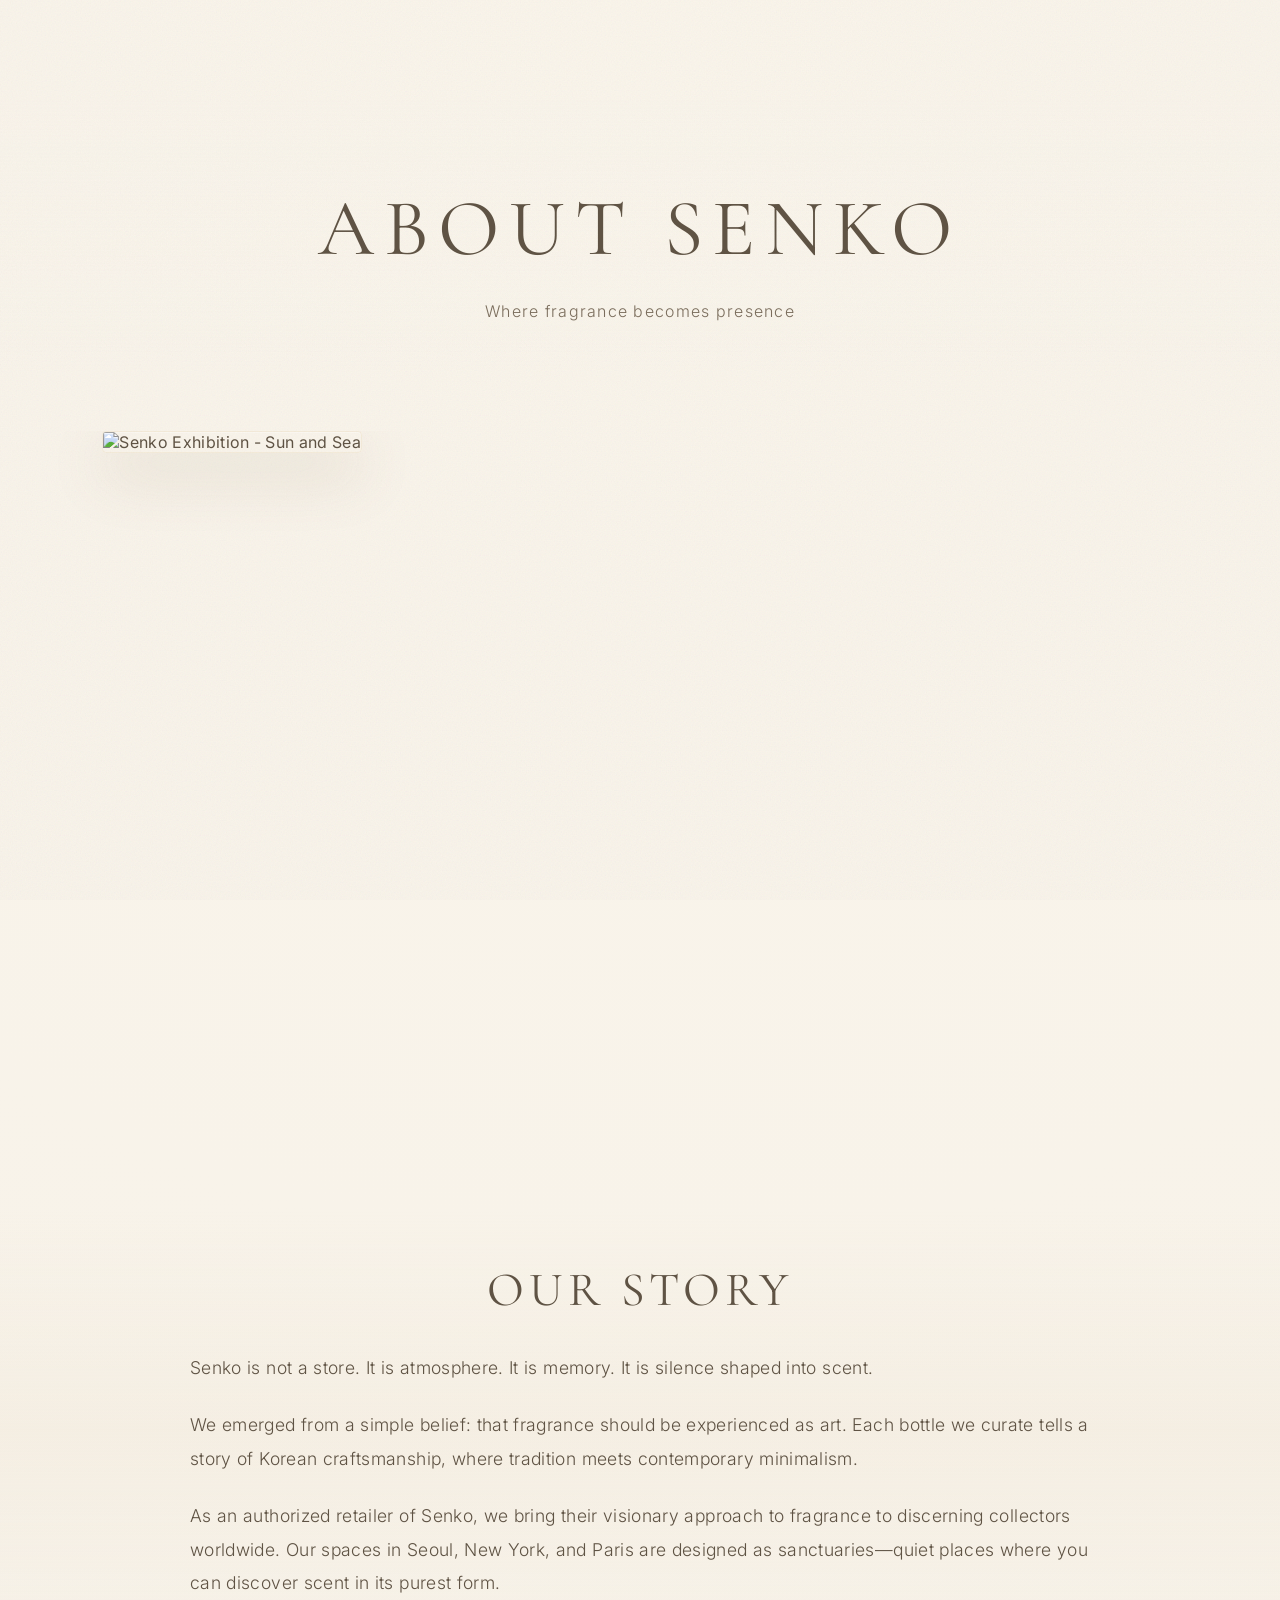
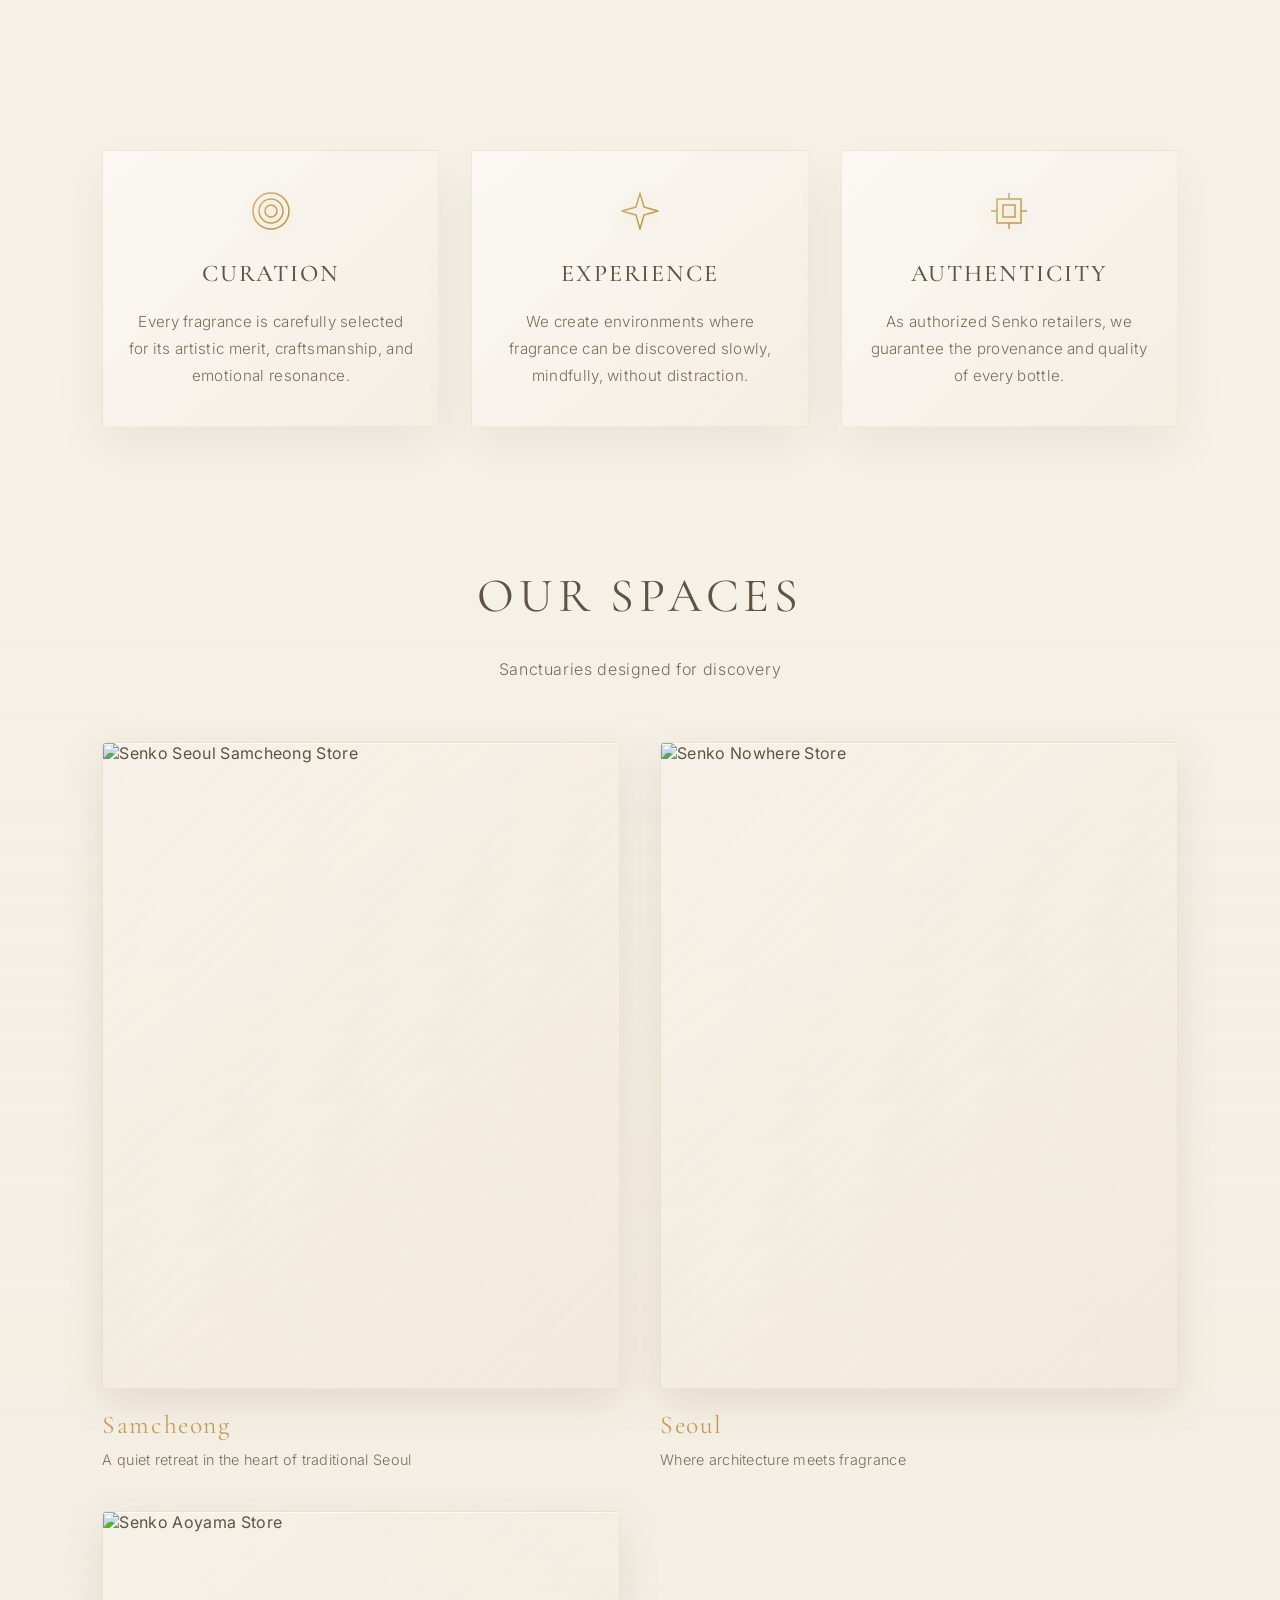
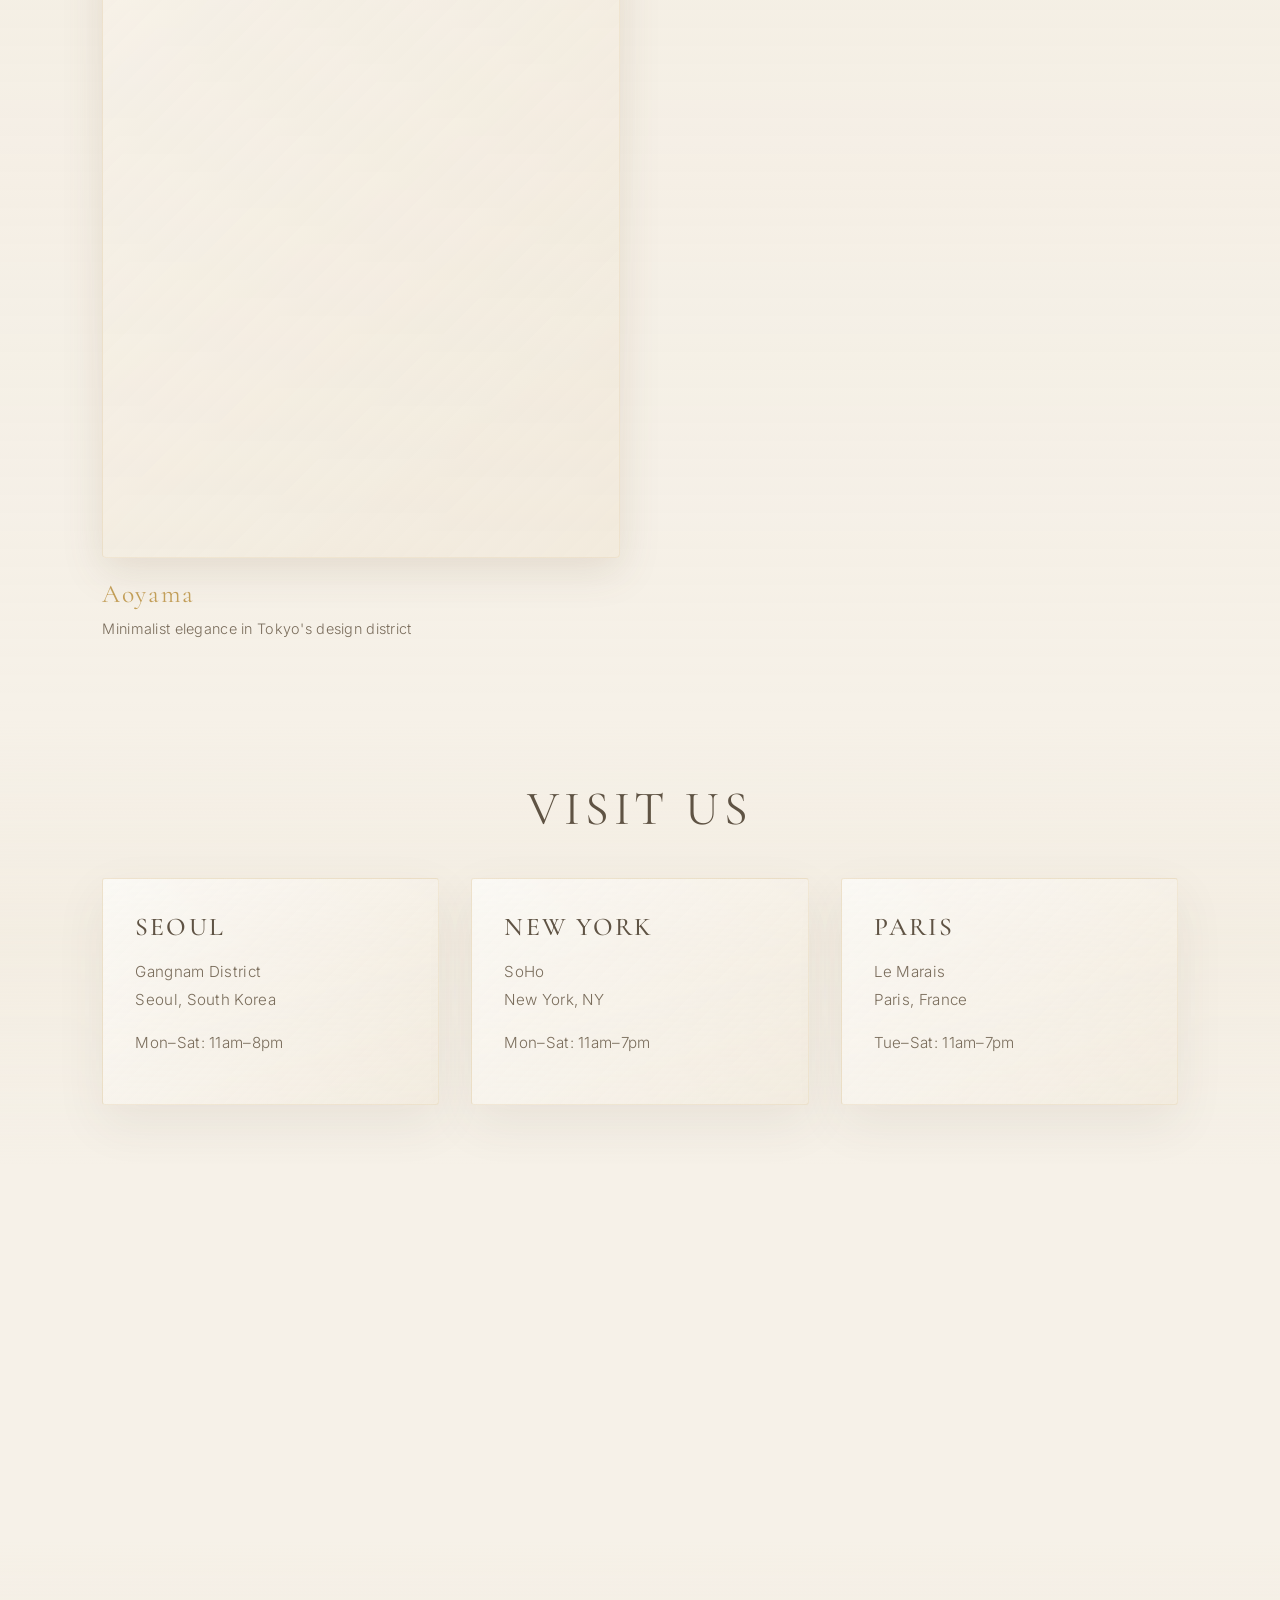
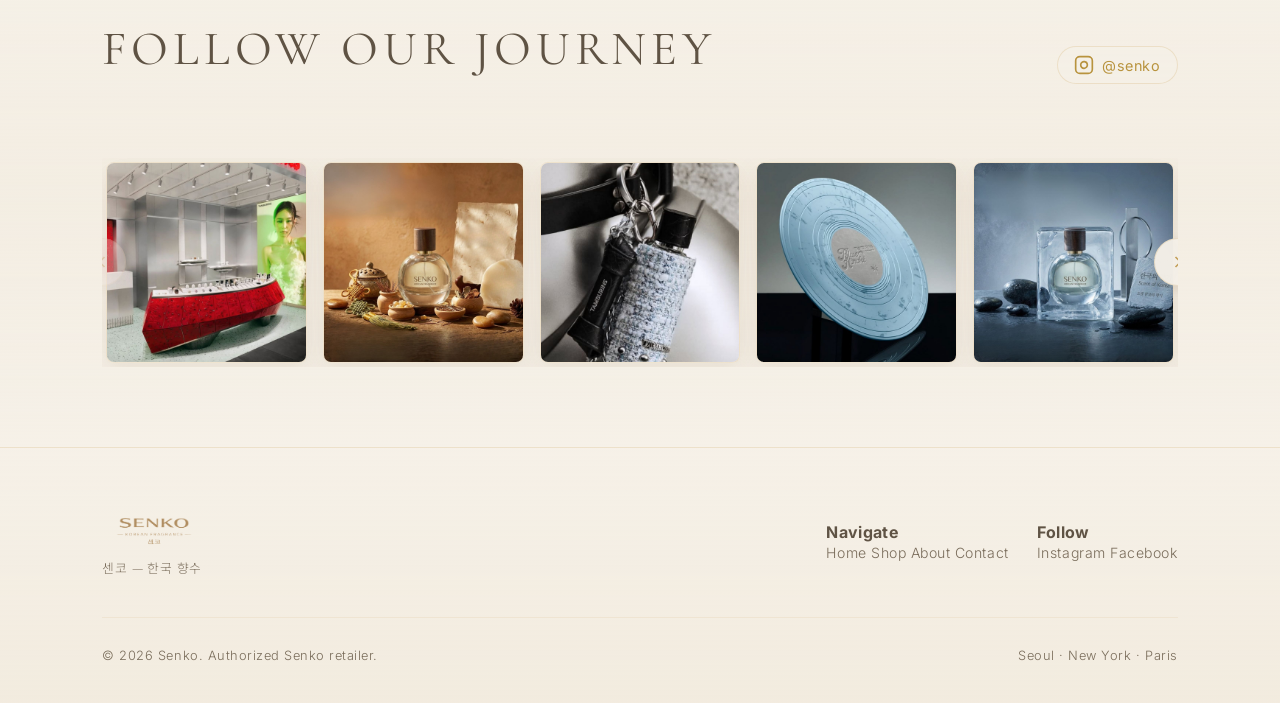
==== commit f74732b5: "Main" ====
--- a/about.html
+++ b/about.html
@@ -80,7 +80,7 @@
               It is silence shaped into scent.
             </p>
             <p>
-              Founded in 2024, we emerged from a simple belief: that fragrance 
+              We emerged from a simple belief: that fragrance 
               should be experienced as art. Each bottle we curate tells a story 
               of Korean craftsmanship, where tradition meets contemporary minimalism.
             </p>
@@ -188,11 +188,11 @@
             <div class="store-image-wrapper">
               <img src="https://web-resource.tamburins.com/store/store/cec79fba-e27b-4450-b3dc-097b7e2c4191/Store_Nowhere_01.jpg" alt="Senko Nowhere Store" />
               <div class="store-overlay">
-                <div class="store-location-tag">Nowhere</div>
+                <div class="store-location-tag">Seoul</div>
               </div>
             </div>
             <div class="store-caption">
-              <h3>Nowhere</h3>
+              <h3>Seoul</h3>
               <p>Where architecture meets fragrance</p>
             </div>
           </div>
--- a/styles.css
+++ b/styles.css
@@ -2124,27 +2124,11 @@
 }
 
 .product-card:hover .product-overlay {
-  opacity: 1;
+  opacity: 0;
 }
 
 .btn-view {
-  font-family: "Inter", sans-serif;
-  font-size: 0.88rem;
-  font-weight: 400;
-  letter-spacing: 0.08em;
-  padding: 14px 32px;
-  background: rgba(246, 241, 232, 0.95);
-  border: 1px solid var(--champagne);
-  color: var(--text);
-  cursor: pointer;
-  transition: all 0.3s ease;
-  text-transform: uppercase;
-  border-radius: 2px;
-}
-
-.btn-view:hover {
-  background: var(--champagne);
-  color: var(--ivory);
+  display: none;
 }
 
 .product-info {
@@ -3259,29 +3243,29 @@
   }
 
   .slider-container {
-    padding: 0 32px;
+    padding: 0 48px;
   }
 
   .slider-track {
-    gap: 12px;
+    gap: 16px;
   }
 
   .slider-item {
-    flex: 0 0 calc((100% - 24px) / 2.5);
-    min-width: calc((100% - 24px) / 2.5);
+    flex: 0 0 calc((100% - 16px) / 1.5);
+    min-width: calc((100% - 16px) / 1.5);
   }
 
   .slider-btn {
-    width: 40px;
-    height: 40px;
+    width: 44px;
+    height: 44px;
   }
 
   .slider-prev {
-    left: 4vw;
+    left: 2vw;
   }
 
   .slider-next {
-    right: 4vw;
+    right: 2vw;
   }
 
   .slider-btn svg {
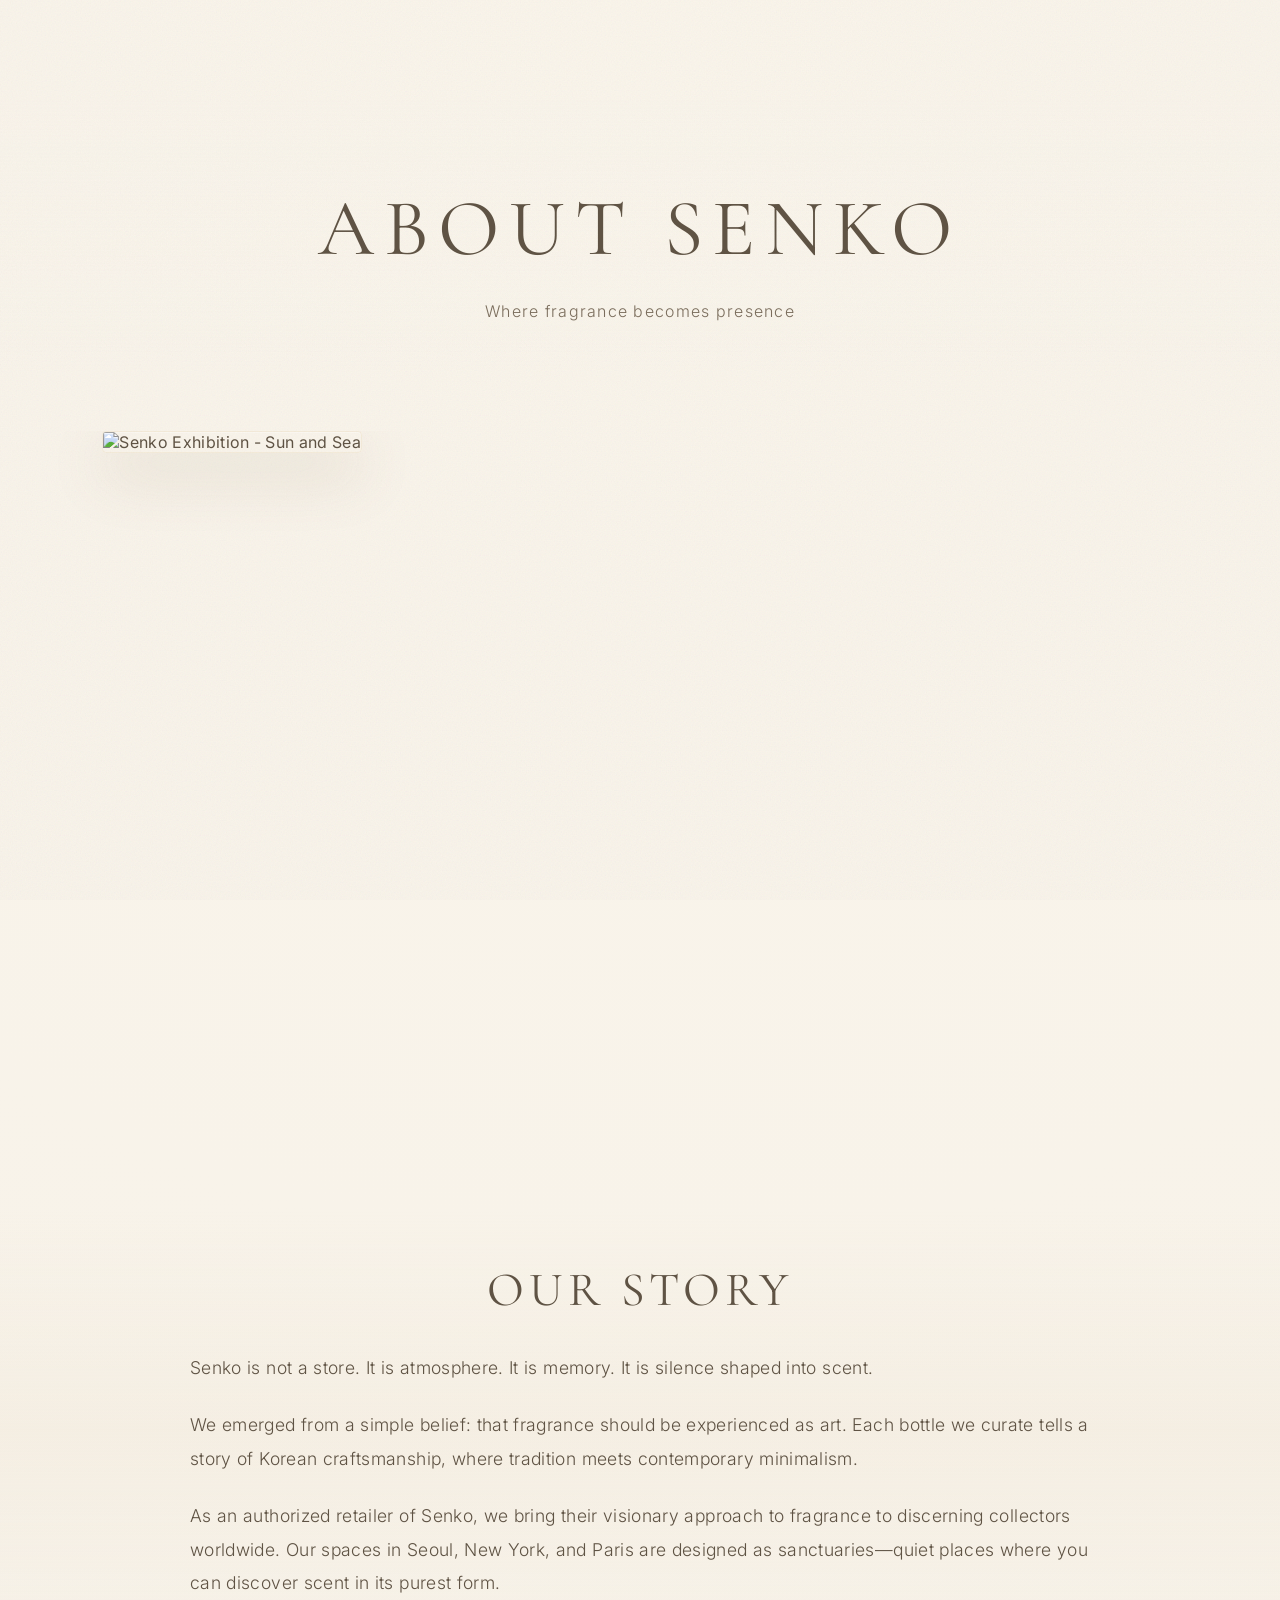
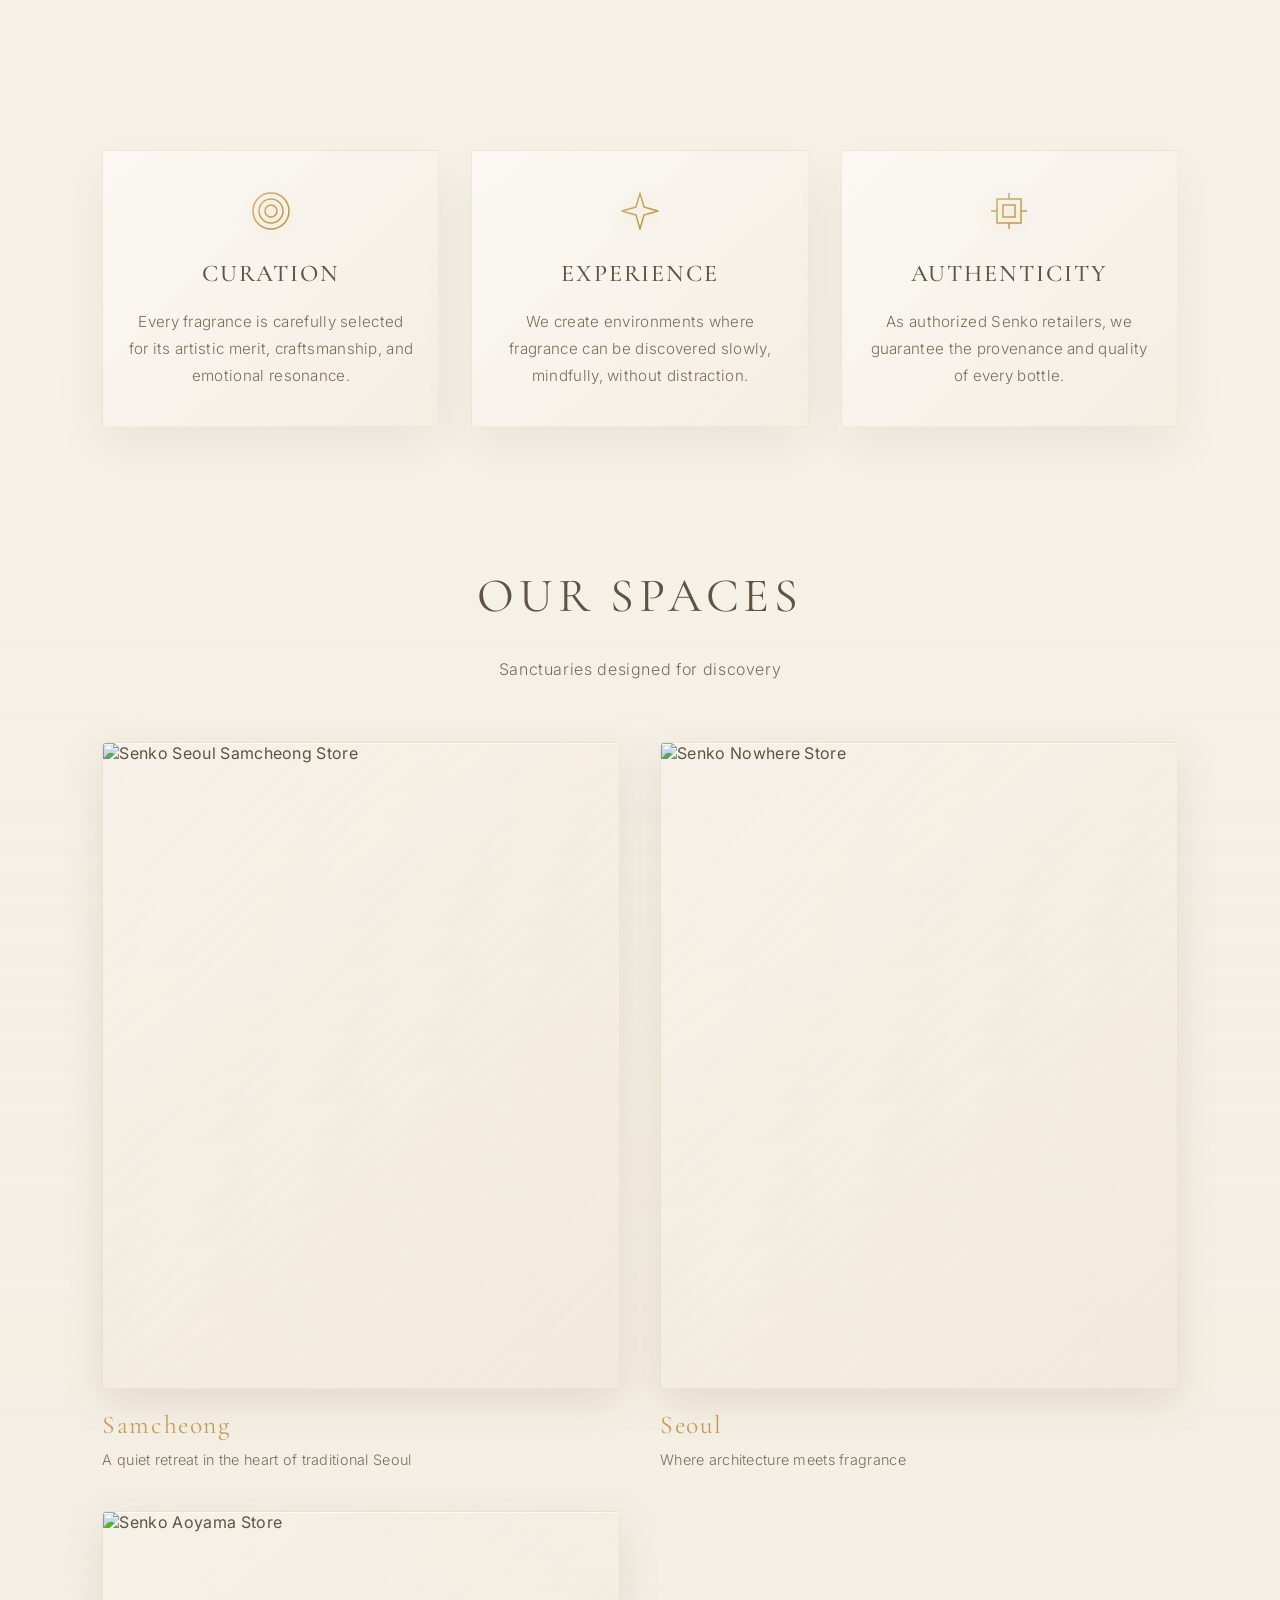
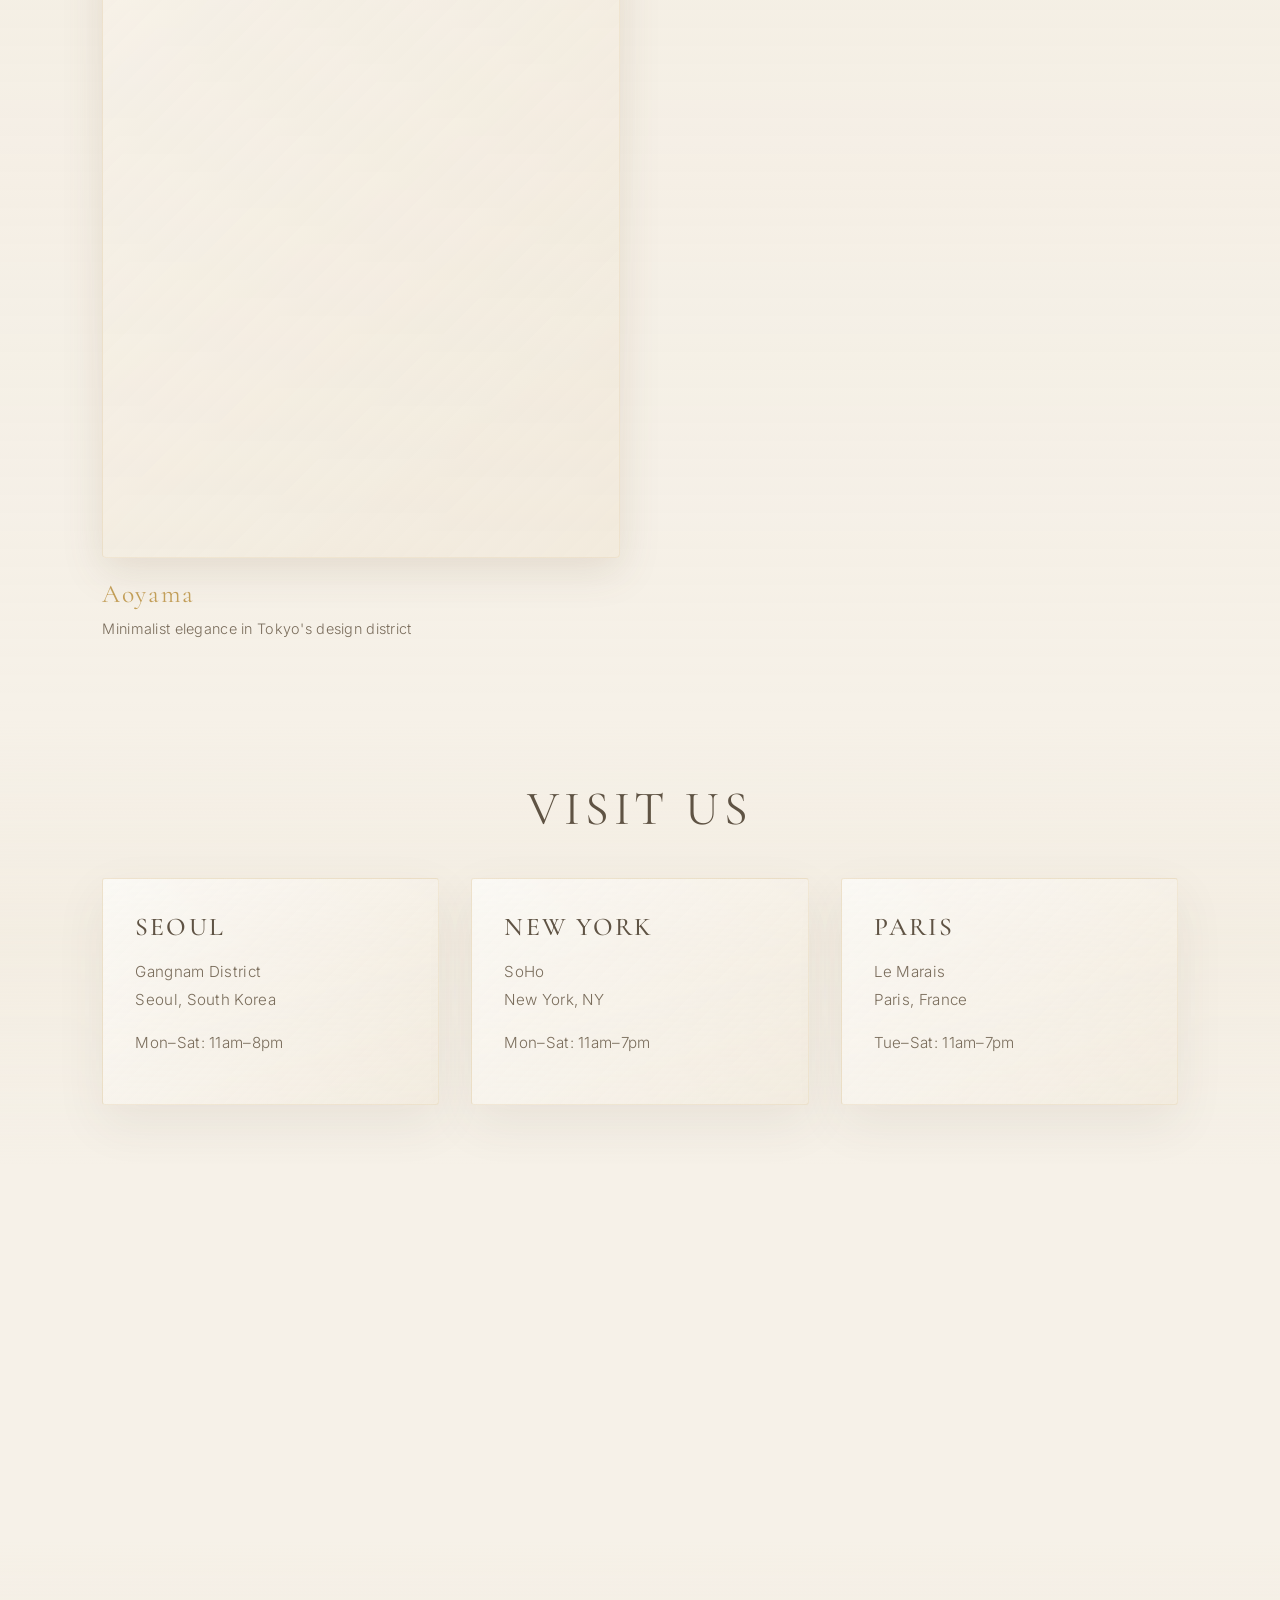
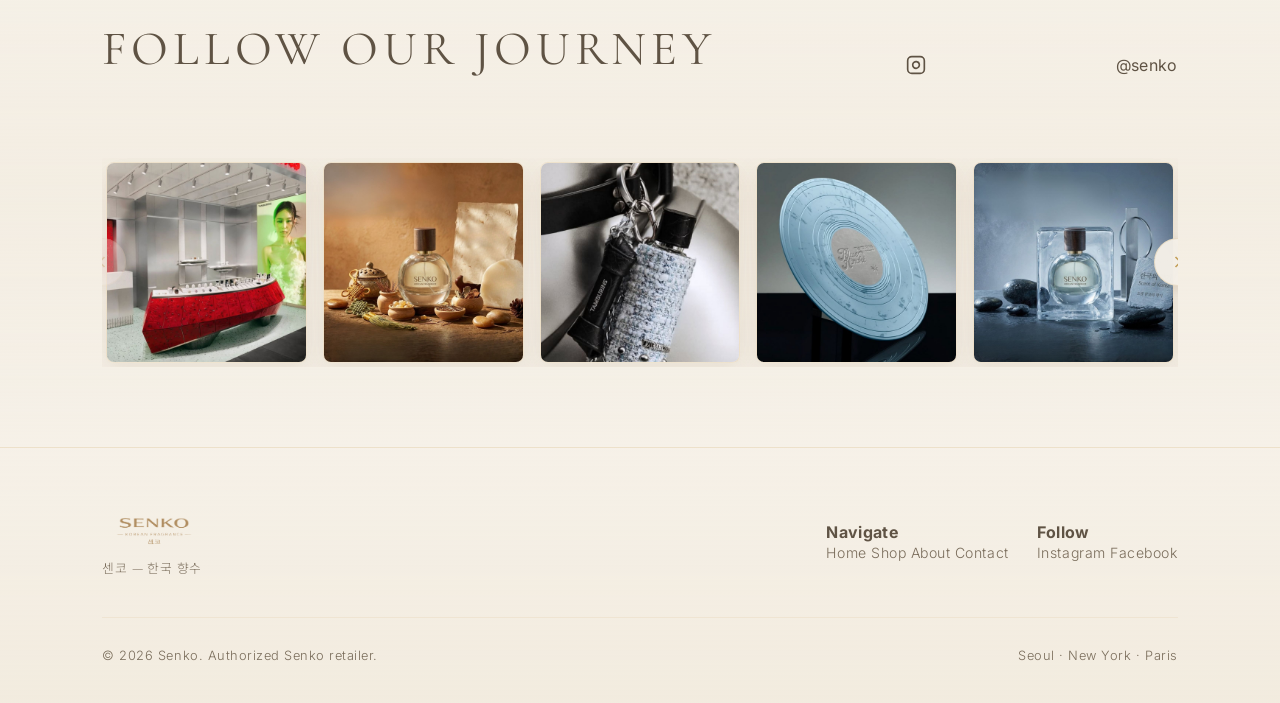
==== commit 24076b11: "main" ====
--- a/about.html
+++ b/about.html
@@ -255,7 +255,7 @@
       <section class="instagram-slider fade-in-section">
         <div class="slider-header">
           <h2 class="section-title">Follow Our Journey</h2>
-          <a href="https://instagram.com/senko" target="_blank" rel="noopener" class="instagram-link">
+          <!-- <a href="https://instagram.com/senko" target="_blank" rel="noopener" class="instagram-link"> -->
             <svg width="20" height="20" viewBox="0 0 24 24" fill="none" stroke="currentColor" stroke-width="2">
               <rect x="2" y="2" width="20" height="20" rx="5" ry="5"></rect>
               <path d="M16 11.37A4 4 0 1 1 12.63 8 4 4 0 0 1 16 11.37z"></path>
